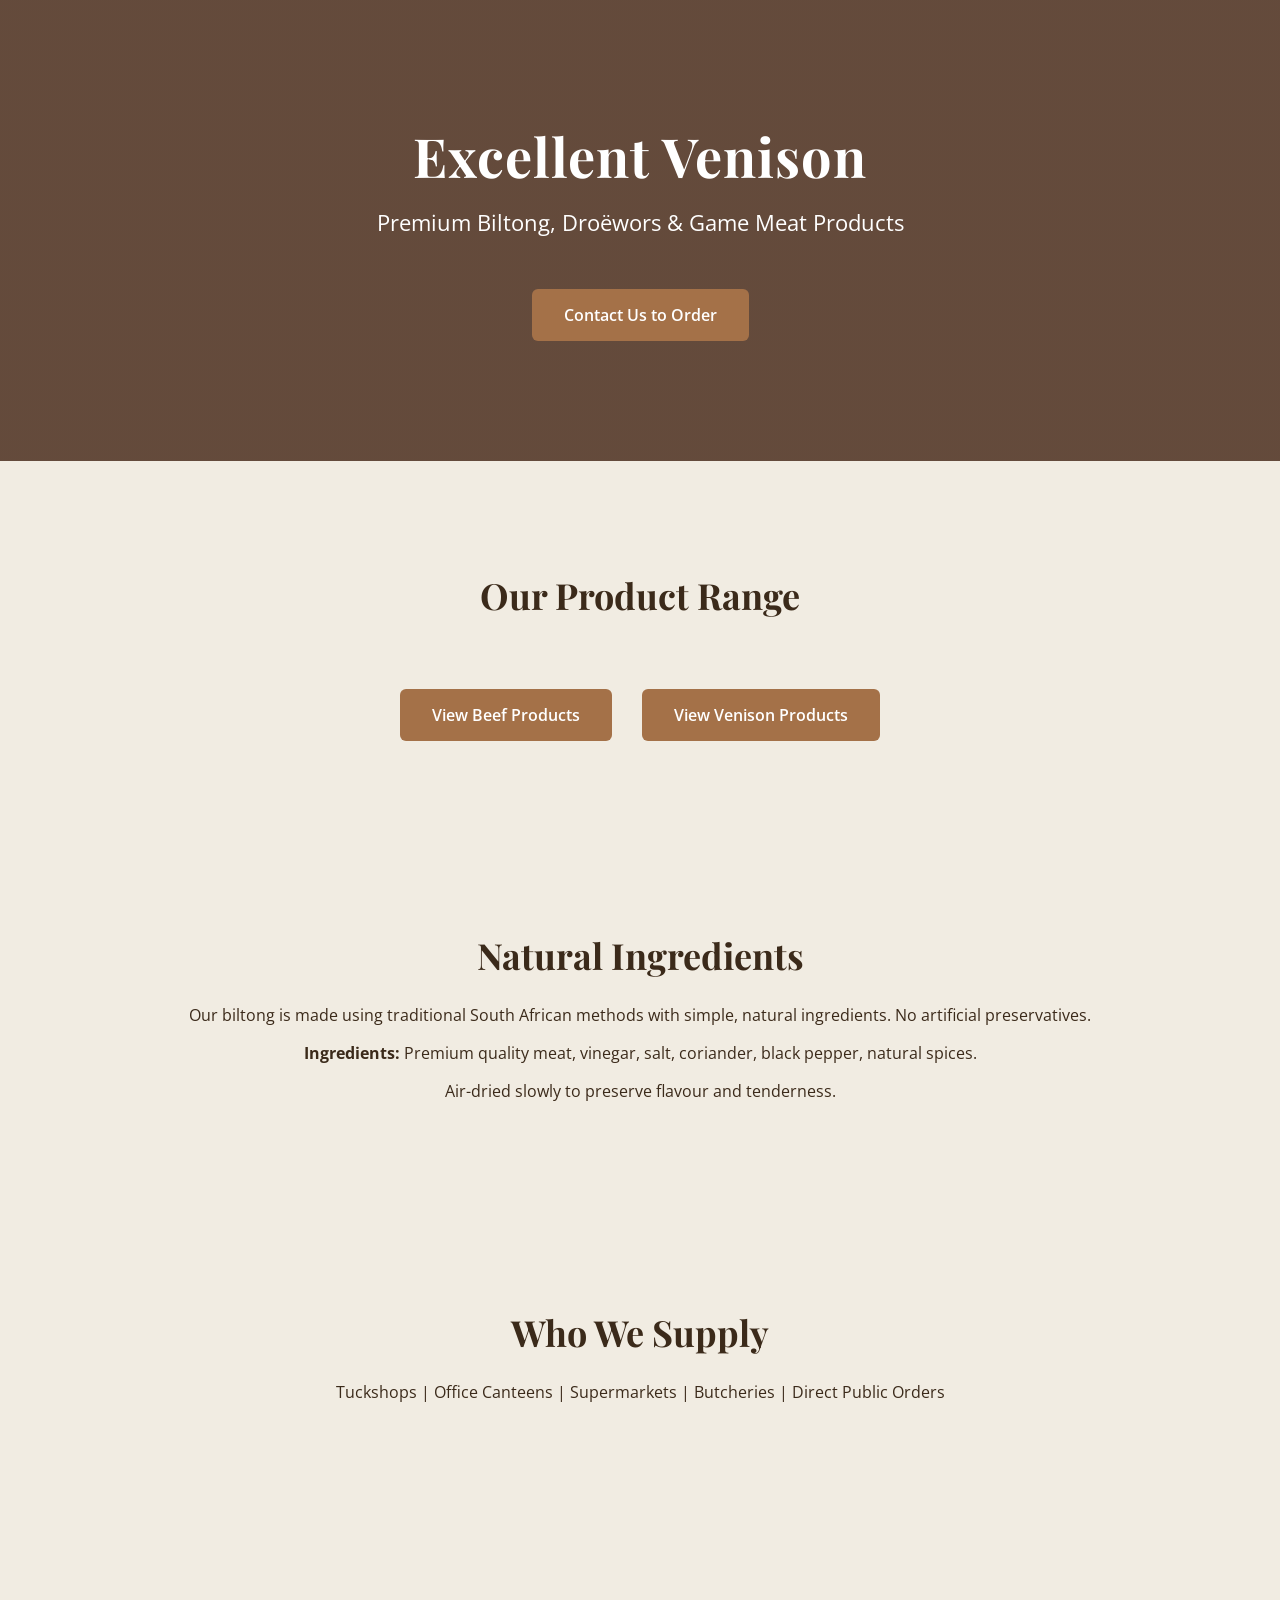
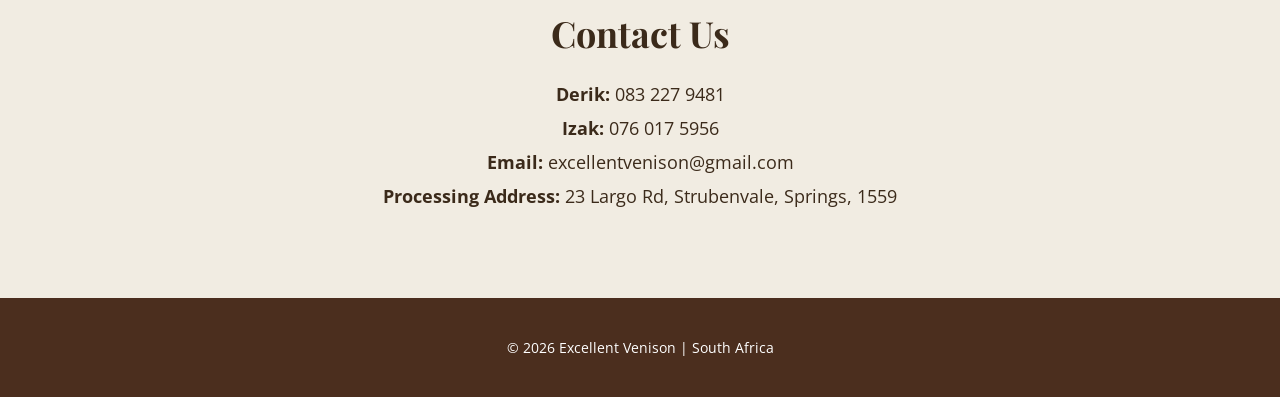
==== index.html @ a69274de "Update index.html" ====
<!DOCTYPE html>
<html>
<head>
    <title>Excellent Venison</title>
    <meta charset="UTF-8">
    <meta name="viewport" content="width=device-width, initial-scale=1.0">
  <style>

@import url('https://fonts.googleapis.com/css2?family=Playfair+Display:wght@500;700&family=Open+Sans:wght@400;600&display=swap');

body {
    margin: 0;
    font-family: 'Open Sans', sans-serif;
    background-color: #f1ece2;
    color: #3b2a1a;
}

/* HERO SECTION */
header {
    background: 
        linear-gradient(rgba(75,46,30,0.85), rgba(75,46,30,0.85)),
        url('https://images.unsplash.com/photo-1500530855697-b586d89ba3ee');
    background-size: cover;
    background-position: center;
    color: white;
    padding: 120px 20px;
    text-align: center;
}

header h1 {
    font-family: 'Playfair Display', serif;
    margin: 0;
    font-size: 54px;
    letter-spacing: 1px;
}

header p {
    font-size: 22px;
    margin-top: 15px;
}

.btn {
    display: inline-block;
    margin-top: 30px;
    padding: 15px 32px;
    background-color: #a47148;
    color: white;
    text-decoration: none;
    border-radius: 6px;
    font-weight: 600;
    transition: 0.3s;
}

.btn:hover {
    background-color: #8b5e3c;
}

/* SECTIONS */
section {
    padding: 80px 20px;
    text-align: center;
}

h2 {
    font-family: 'Playfair Display', serif;
    font-size: 36px;
    margin-bottom: 25px;
}

.container {
    max-width: 1100px;
    margin: auto;
}

.product-grid {
    display: grid;
    grid-template-columns: repeat(auto-fit, minmax(240px, 1fr));
    gap: 25px;
    margin-top: 40px;
}

.product {
    background: white;
    padding: 18px;
    border-radius: 10px;
    box-shadow: 0 5px 15px rgba(0,0,0,0.05);
    transition: 0.3s;
}

.product:hover {
    transform: translateY(-5px);
}

.product img {
    width: 100%;
    height: 200px;
    object-fit: cover;
    border-radius: 8px;
}

/* CONTACT */
.contact p {
    font-size: 18px;
    margin: 10px 0;
}

/* FOOTER */
footer {
    background-color: #4b2e1e;
    color: white;
    text-align: center;
    padding: 40px 20px;
    font-size: 14px;
}

</style>

</head>
<body>

<header>
    <h1>Excellent Venison</h1>
    <p>Premium Biltong, Droëwors & Game Meat Products</p>
    <a href="#contact" class="btn">Contact Us to Order</a>
</header>

<section>
    <div class="container">
        <h2>Our Product Range</h2>

        <div style="display:flex; flex-wrap:wrap; justify-content:center; gap:30px; margin-top:40px;">

            <a href="beef.html" class="btn">View Beef Products</a>

            <a href="venison.html" class="btn">View Venison Products</a>

        </div>

    </div>
</section>


<section>
    <div class="container">
        <h2>Natural Ingredients</h2>
        <p>
            Our biltong is made using traditional South African methods with simple,
            natural ingredients. No artificial preservatives.
        </p>
        <p>
            <strong>Ingredients:</strong> 
            Premium quality meat, vinegar, salt, coriander, black pepper,
            natural spices.
        </p>
        <p>
            Air-dried slowly to preserve flavour and tenderness.
        </p>
    </div>
</section>

<section>
    <div class="container">
        <h2>Who We Supply</h2>
        <p>Tuckshops | Office Canteens | Supermarkets | Butcheries | Direct Public Orders</p>
    </div>
</section>

<section id="contact">
    <div class="container contact">
        <h2>Contact Us</h2>
        <p><strong>Derik:</strong> 083 227 9481</p>
        <p><strong>Izak:</strong> 076 017 5956</p>
        <p><strong>Email:</strong> excellentvenison@gmail.com</p>
        <p><strong>Processing Address:</strong> 23 Largo Rd, Strubenvale, Springs, 1559</p>
    </div>
</section>

<footer>
    © 2026 Excellent Venison | South Africa
</footer>

</body>
</html>
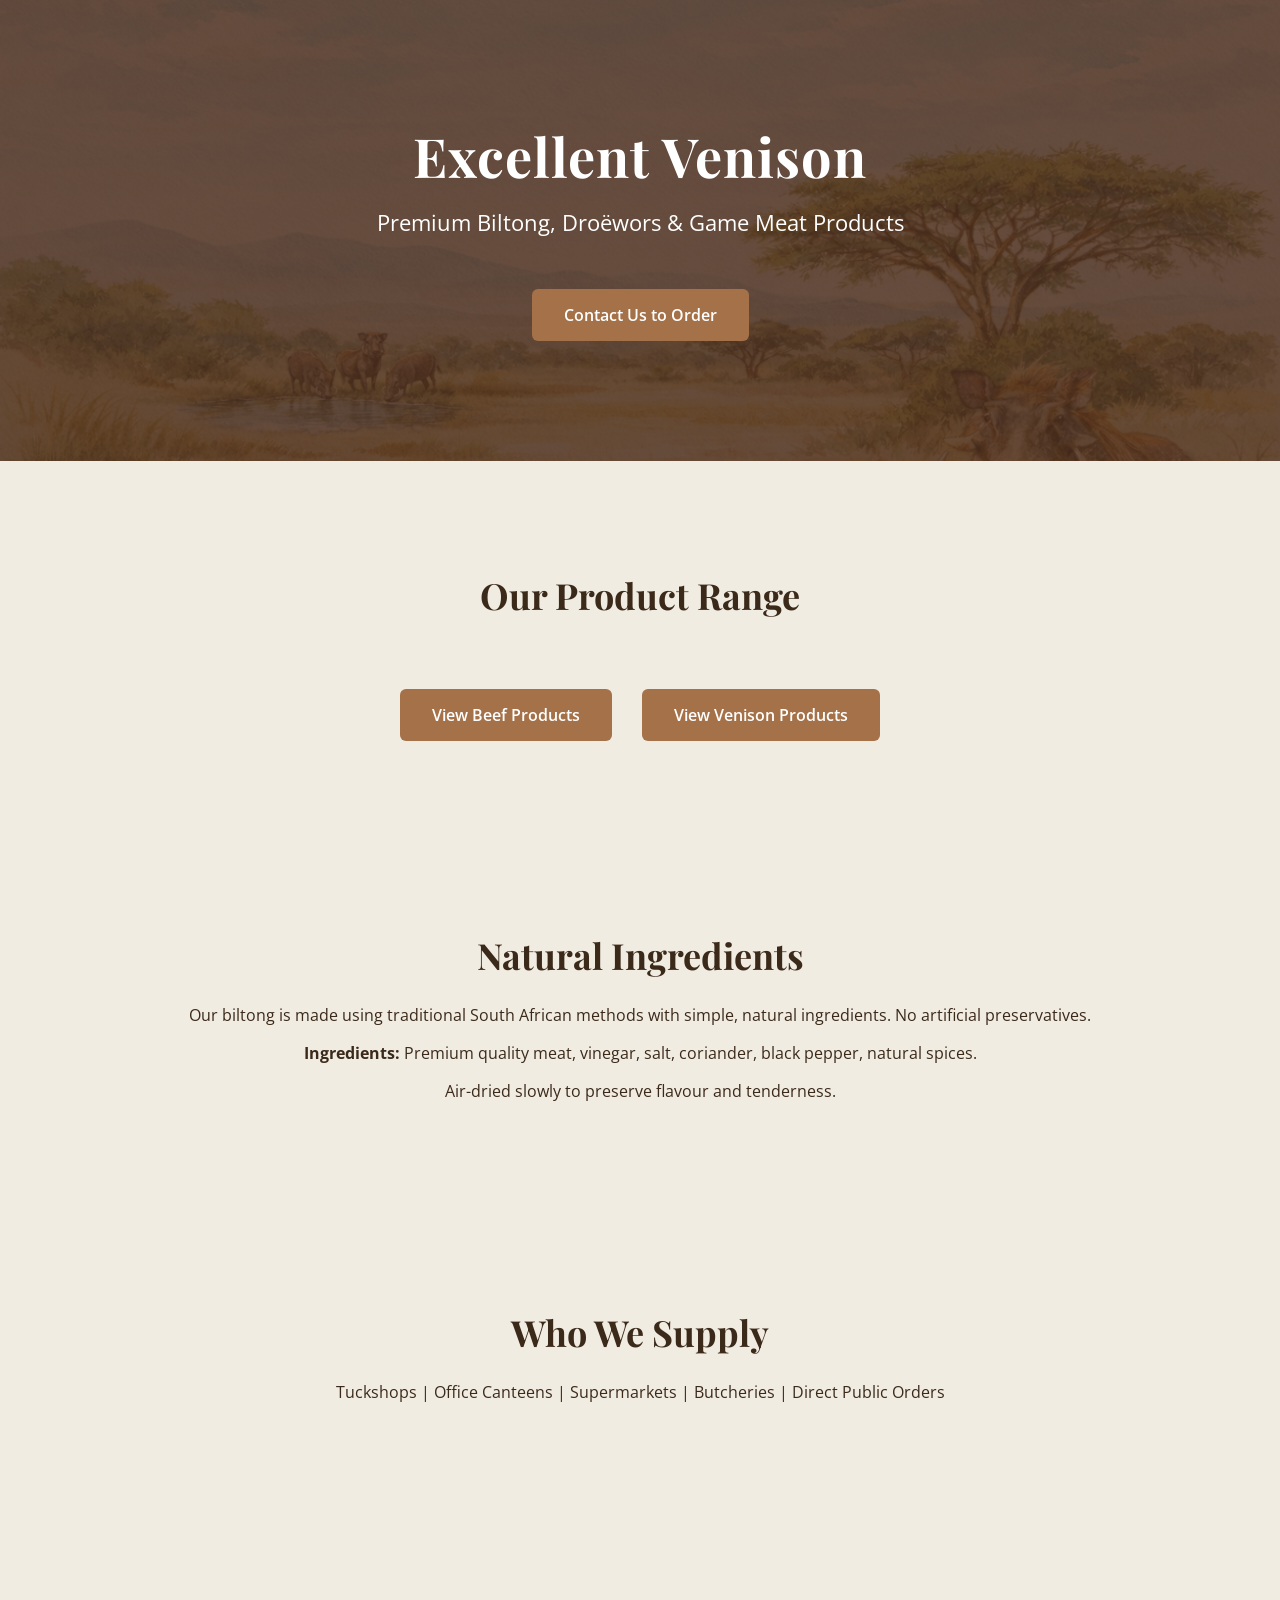
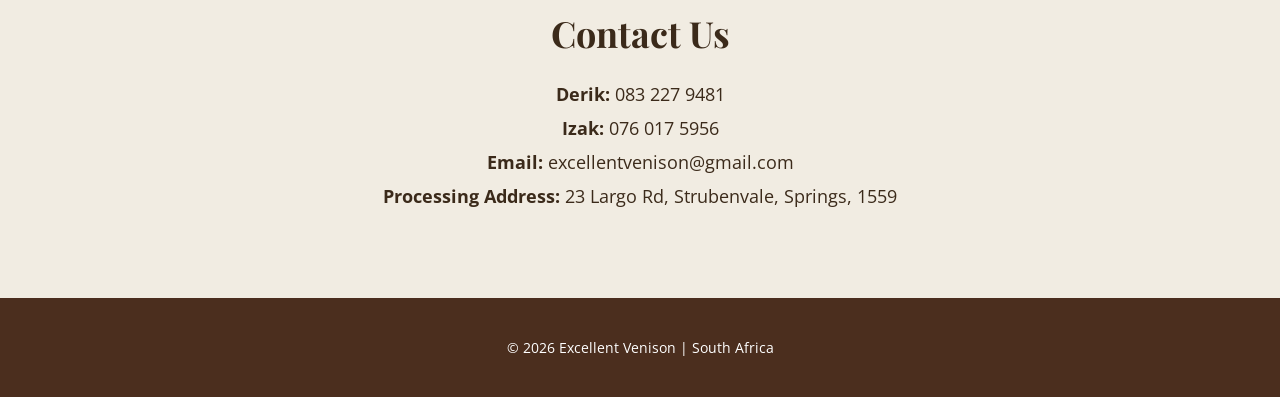
==== commit 5e9c1124: "Update index.html" ====
--- a/index.html
+++ b/index.html
@@ -19,9 +19,8 @@
 header {
     background: 
         linear-gradient(rgba(75,46,30,0.85), rgba(75,46,30,0.85)),
-        url('https://images.unsplash.com/photo-1500530855697-b586d89ba3ee');
+        url('Excellent Venison Images/WharthogBackground.png') no-repeat center center;
     background-size: cover;
-    background-position: center;
     color: white;
     padding: 120px 20px;
     text-align: center;
@@ -131,7 +130,6 @@
         <div style="display:flex; flex-wrap:wrap; justify-content:center; gap:30px; margin-top:40px;">
 
             <a href="beef.html" class="btn">View Beef Products</a>
-
             <a href="venison.html" class="btn">View Venison Products</a>
 
         </div>
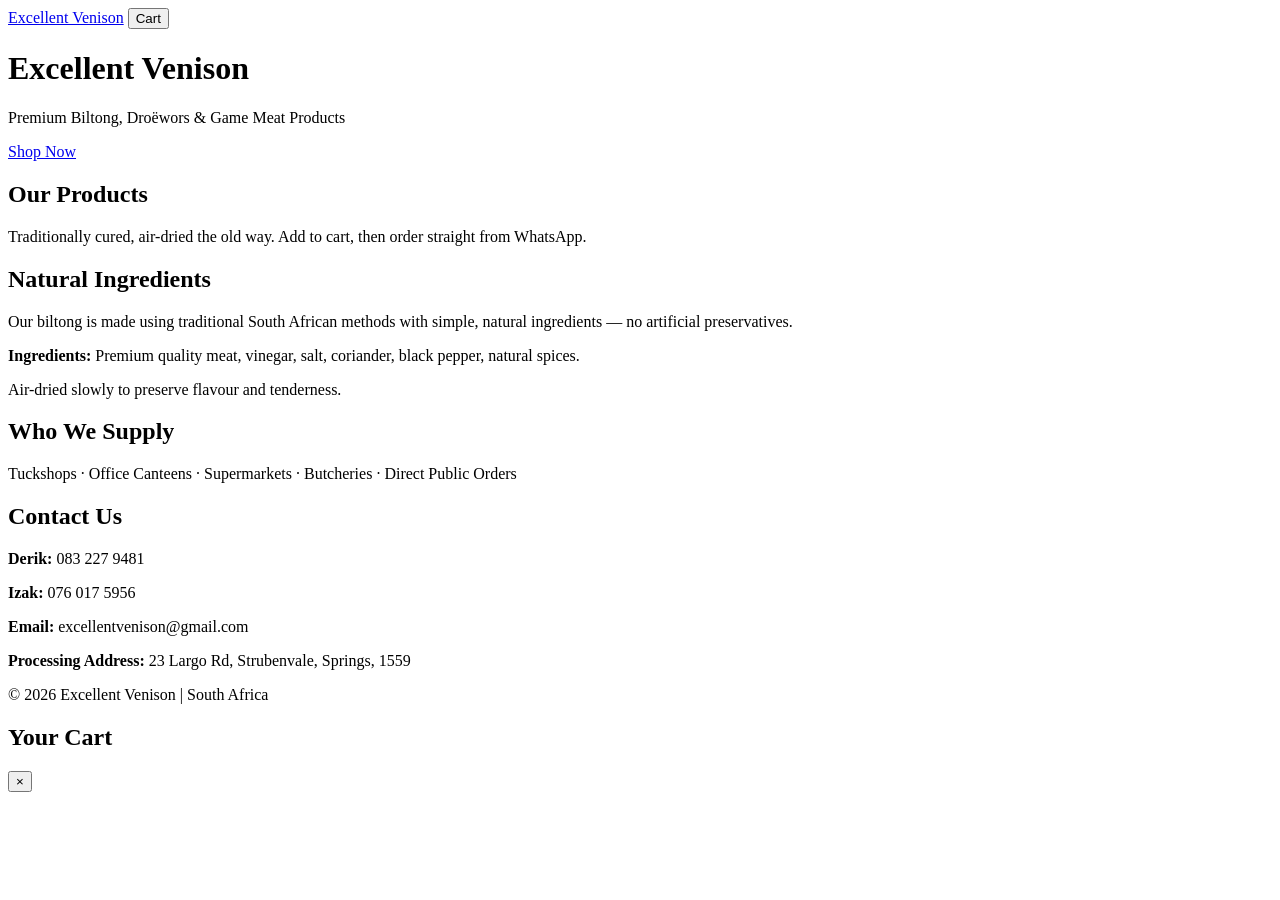
==== commit 3f8a1f97: "new layout" ====
--- a/index.html
+++ b/index.html
@@ -1,181 +1,105 @@
 <!DOCTYPE html>
-<html>
+<html lang="en">
 <head>
-    <title>Excellent Venison</title>
-    <meta charset="UTF-8">
-    <meta name="viewport" content="width=device-width, initial-scale=1.0">
-  <style>
+  <meta charset="UTF-8">
+  <meta name="viewport" content="width=device-width, initial-scale=1.0">
+  <title>Excellent Venison — Premium Biltong, Droëwors & Game Meat</title>
+  <meta name="description" content="Premium South African biltong, droëwors and sweet chili bites — beef and game. Order directly on WhatsApp.">
 
-@import url('https://fonts.googleapis.com/css2?family=Playfair+Display:wght@500;700&family=Open+Sans:wght@400;600&display=swap');
+  <link rel="preconnect" href="https://fonts.googleapis.com">
+  <link rel="preconnect" href="https://fonts.gstatic.com" crossorigin>
+  <link href="https://fonts.googleapis.com/css2?family=Playfair+Display:wght@500;700&family=Open+Sans:wght@400;600&display=swap" rel="stylesheet">
 
-body {
-    margin: 0;
-    font-family: 'Open Sans', sans-serif;
-    background-color: #f1ece2;
-    color: #3b2a1a;
-}
-
-/* HERO SECTION */
-header {
-    background: 
-        linear-gradient(rgba(75,46,30,0.85), rgba(75,46,30,0.85)),
-        url('Excellent Venison Images/WharthogBackground.png') no-repeat center center;
-    background-size: cover;
-    color: white;
-    padding: 120px 20px;
-    text-align: center;
-}
-
-header h1 {
-    font-family: 'Playfair Display', serif;
-    margin: 0;
-    font-size: 54px;
-    letter-spacing: 1px;
-}
-
-header p {
-    font-size: 22px;
-    margin-top: 15px;
-}
-
-.btn {
-    display: inline-block;
-    margin-top: 30px;
-    padding: 15px 32px;
-    background-color: #a47148;
-    color: white;
-    text-decoration: none;
-    border-radius: 6px;
-    font-weight: 600;
-    transition: 0.3s;
-}
-
-.btn:hover {
-    background-color: #8b5e3c;
-}
-
-/* SECTIONS */
-section {
-    padding: 80px 20px;
-    text-align: center;
-}
-
-h2 {
-    font-family: 'Playfair Display', serif;
-    font-size: 36px;
-    margin-bottom: 25px;
-}
-
-.container {
-    max-width: 1100px;
-    margin: auto;
-}
-
-.product-grid {
-    display: grid;
-    grid-template-columns: repeat(auto-fit, minmax(240px, 1fr));
-    gap: 25px;
-    margin-top: 40px;
-}
-
-.product {
-    background: white;
-    padding: 18px;
-    border-radius: 10px;
-    box-shadow: 0 5px 15px rgba(0,0,0,0.05);
-    transition: 0.3s;
-}
-
-.product:hover {
-    transform: translateY(-5px);
-}
-
-.product img {
-    width: 100%;
-    height: 200px;
-    object-fit: cover;
-    border-radius: 8px;
-}
-
-/* CONTACT */
-.contact p {
-    font-size: 18px;
-    margin: 10px 0;
-}
-
-/* FOOTER */
-footer {
-    background-color: #4b2e1e;
-    color: white;
-    text-align: center;
-    padding: 40px 20px;
-    font-size: 14px;
-}
-
-</style>
-
+  <link rel="stylesheet" href="css/styles.css">
 </head>
 <body>
 
-<header>
+  <!-- Sticky top bar with cart -->
+  <div class="topbar">
+    <a href="#" class="topbar__brand">Excellent Venison</a>
+    <button class="cart-button" id="cart-button" aria-label="Open cart">
+      Cart
+      <span class="cart-button__badge" id="cart-badge" hidden>0</span>
+    </button>
+  </div>
+
+  <!-- Hero -->
+  <header class="hero">
     <h1>Excellent Venison</h1>
-    <p>Premium Biltong, Droëwors & Game Meat Products</p>
-    <a href="#contact" class="btn">Contact Us to Order</a>
-</header>
+    <p>Premium Biltong, Droëwors &amp; Game Meat Products</p>
+    <a href="#shop" class="btn">Shop Now</a>
+  </header>
 
-<section>
-    <div class="container">
-        <h2>Our Product Range</h2>
+  <main>
+    <!-- Shop -->
+    <section class="section" id="shop">
+      <div class="container">
+        <h2>Our Products</h2>
+        <p class="section__lead">Traditionally cured, air-dried the old way. Add to cart, then order straight from WhatsApp.</p>
 
-        <div style="display:flex; flex-wrap:wrap; justify-content:center; gap:30px; margin-top:40px;">
+        <!-- Filter tabs build themselves from your product categories -->
+        <div class="filters" id="filters"></div>
 
-            <a href="beef.html" class="btn">View Beef Products</a>
-            <a href="venison.html" class="btn">View Venison Products</a>
+        <!-- Product groups injected here -->
+        <div id="product-grid"></div>
+      </div>
+    </section>
 
-        </div>
+    <!-- Natural ingredients -->
+    <section class="section section--tint">
+      <div class="container">
+        <h2>Natural Ingredients</h2>
+        <p class="section__lead">
+          Our biltong is made using traditional South African methods with simple,
+          natural ingredients — no artificial preservatives.
+        </p>
+        <p class="contact"><strong>Ingredients:</strong> Premium quality meat, vinegar, salt, coriander, black pepper, natural spices.</p>
+        <p class="contact">Air-dried slowly to preserve flavour and tenderness.</p>
+      </div>
+    </section>
 
-    </div>
-</section>
+    <!-- Who we supply -->
+    <section class="section">
+      <div class="container">
+        <h2>Who We Supply</h2>
+        <p class="section__lead">Tuckshops · Office Canteens · Supermarkets · Butcheries · Direct Public Orders</p>
+      </div>
+    </section>
 
-
-<section>
-    <div class="container">
-        <h2>Natural Ingredients</h2>
-        <p>
-            Our biltong is made using traditional South African methods with simple,
-            natural ingredients. No artificial preservatives.
-        </p>
-        <p>
-            <strong>Ingredients:</strong> 
-            Premium quality meat, vinegar, salt, coriander, black pepper,
-            natural spices.
-        </p>
-        <p>
-            Air-dried slowly to preserve flavour and tenderness.
-        </p>
-    </div>
-</section>
-
-<section>
-    <div class="container">
-        <h2>Who We Supply</h2>
-        <p>Tuckshops | Office Canteens | Supermarkets | Butcheries | Direct Public Orders</p>
-    </div>
-</section>
-
-<section id="contact">
-    <div class="container contact">
+    <!-- Contact -->
+    <section class="section section--tint" id="contact">
+      <div class="container contact">
         <h2>Contact Us</h2>
         <p><strong>Derik:</strong> 083 227 9481</p>
         <p><strong>Izak:</strong> 076 017 5956</p>
         <p><strong>Email:</strong> excellentvenison@gmail.com</p>
         <p><strong>Processing Address:</strong> 23 Largo Rd, Strubenvale, Springs, 1559</p>
+      </div>
+    </section>
+  </main>
+
+  <footer class="footer">
+    © 2026 Excellent Venison | South Africa
+  </footer>
+
+  <!-- Cart drawer -->
+  <div class="cart-overlay" id="cart-overlay"></div>
+  <aside class="cart-drawer" id="cart-drawer" aria-hidden="true" aria-label="Shopping cart">
+    <div class="cart-drawer__head">
+      <h2>Your Cart</h2>
+      <button class="cart-close" id="cart-close" aria-label="Close cart">&times;</button>
     </div>
-</section>
+    <div class="cart-body" id="cart-body"></div>
+    <div class="cart-footer" id="cart-footer"></div>
+  </aside>
 
-<footer>
-    © 2026 Excellent Venison | South Africa
-</footer>
+  <!-- Toast -->
+  <div class="toast" id="toast" role="status" aria-live="polite"></div>
 
+  <!-- Scripts: data first, then logic. -->
+  <script src="js/products.js"></script>
+  <script src="js/cart.js"></script>
+  <script src="js/whatsapp.js"></script>
+  <script src="js/app.js"></script>
 </body>
 </html>
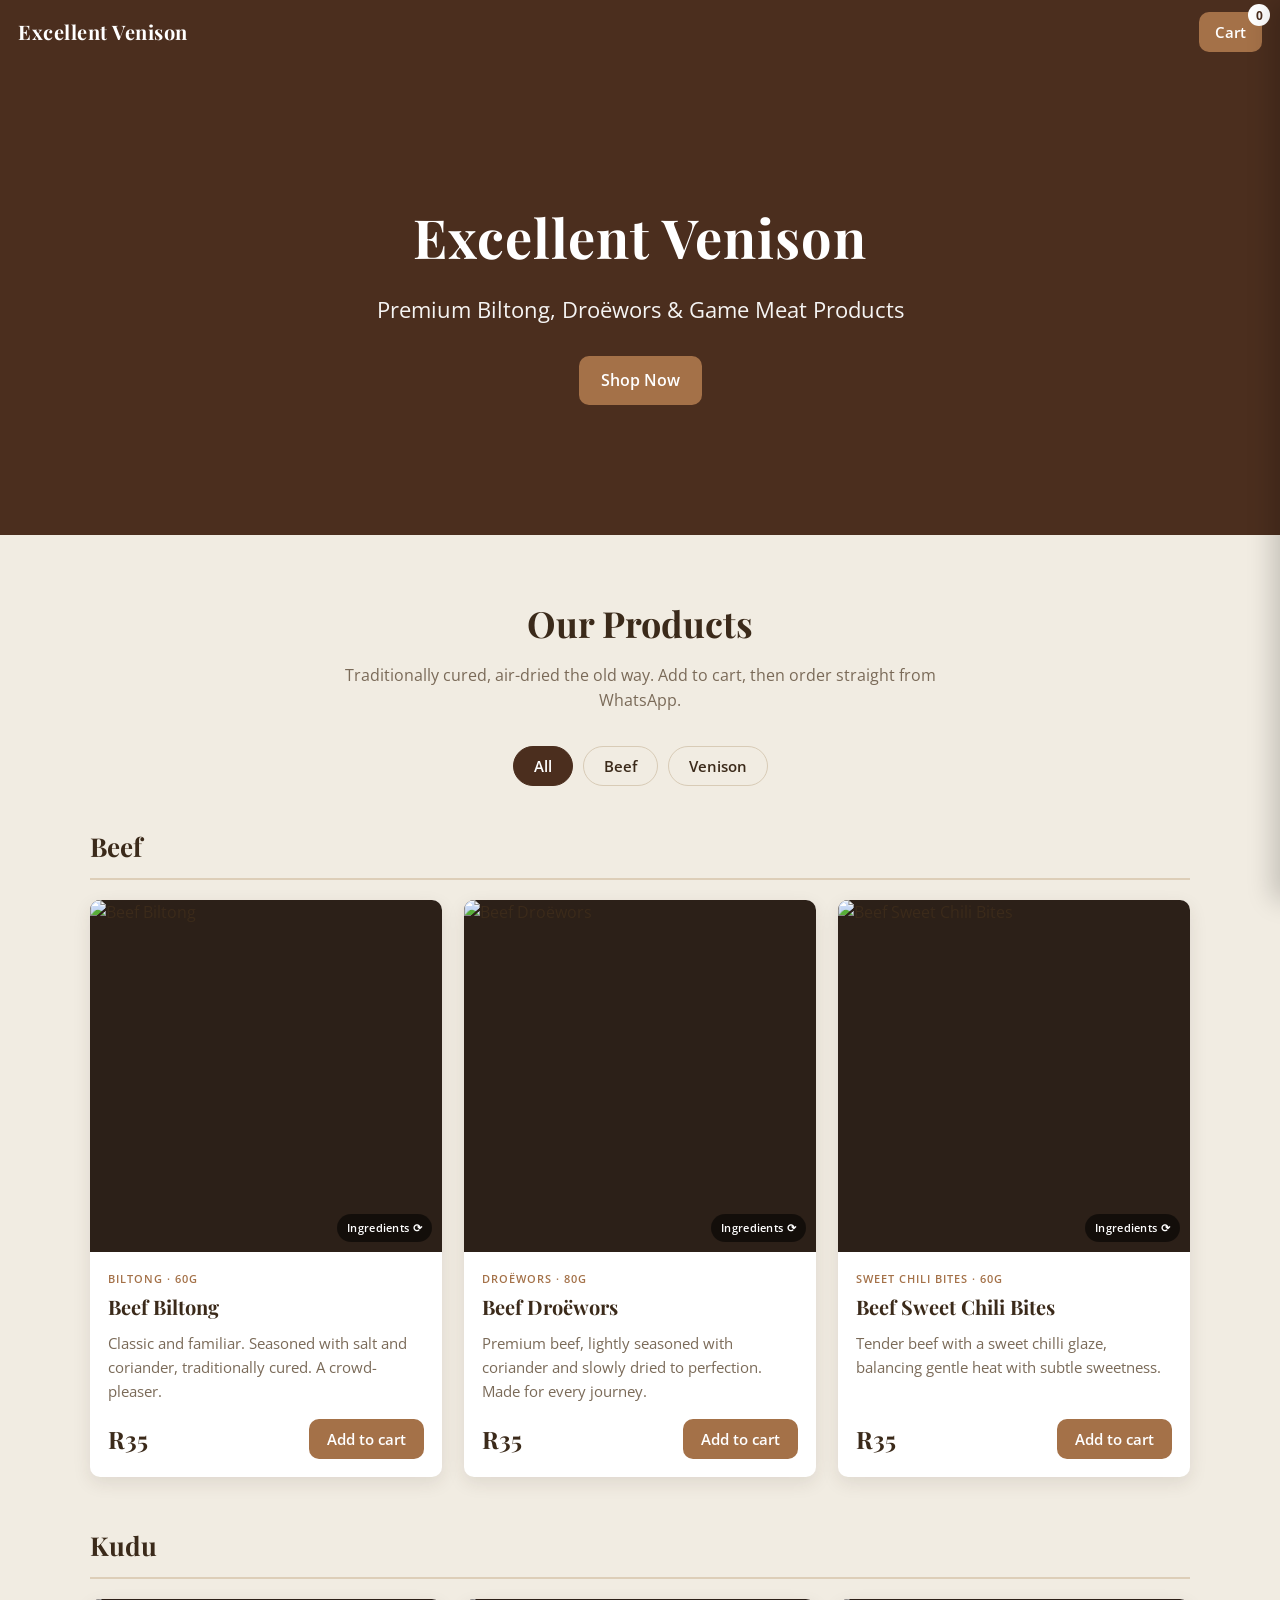
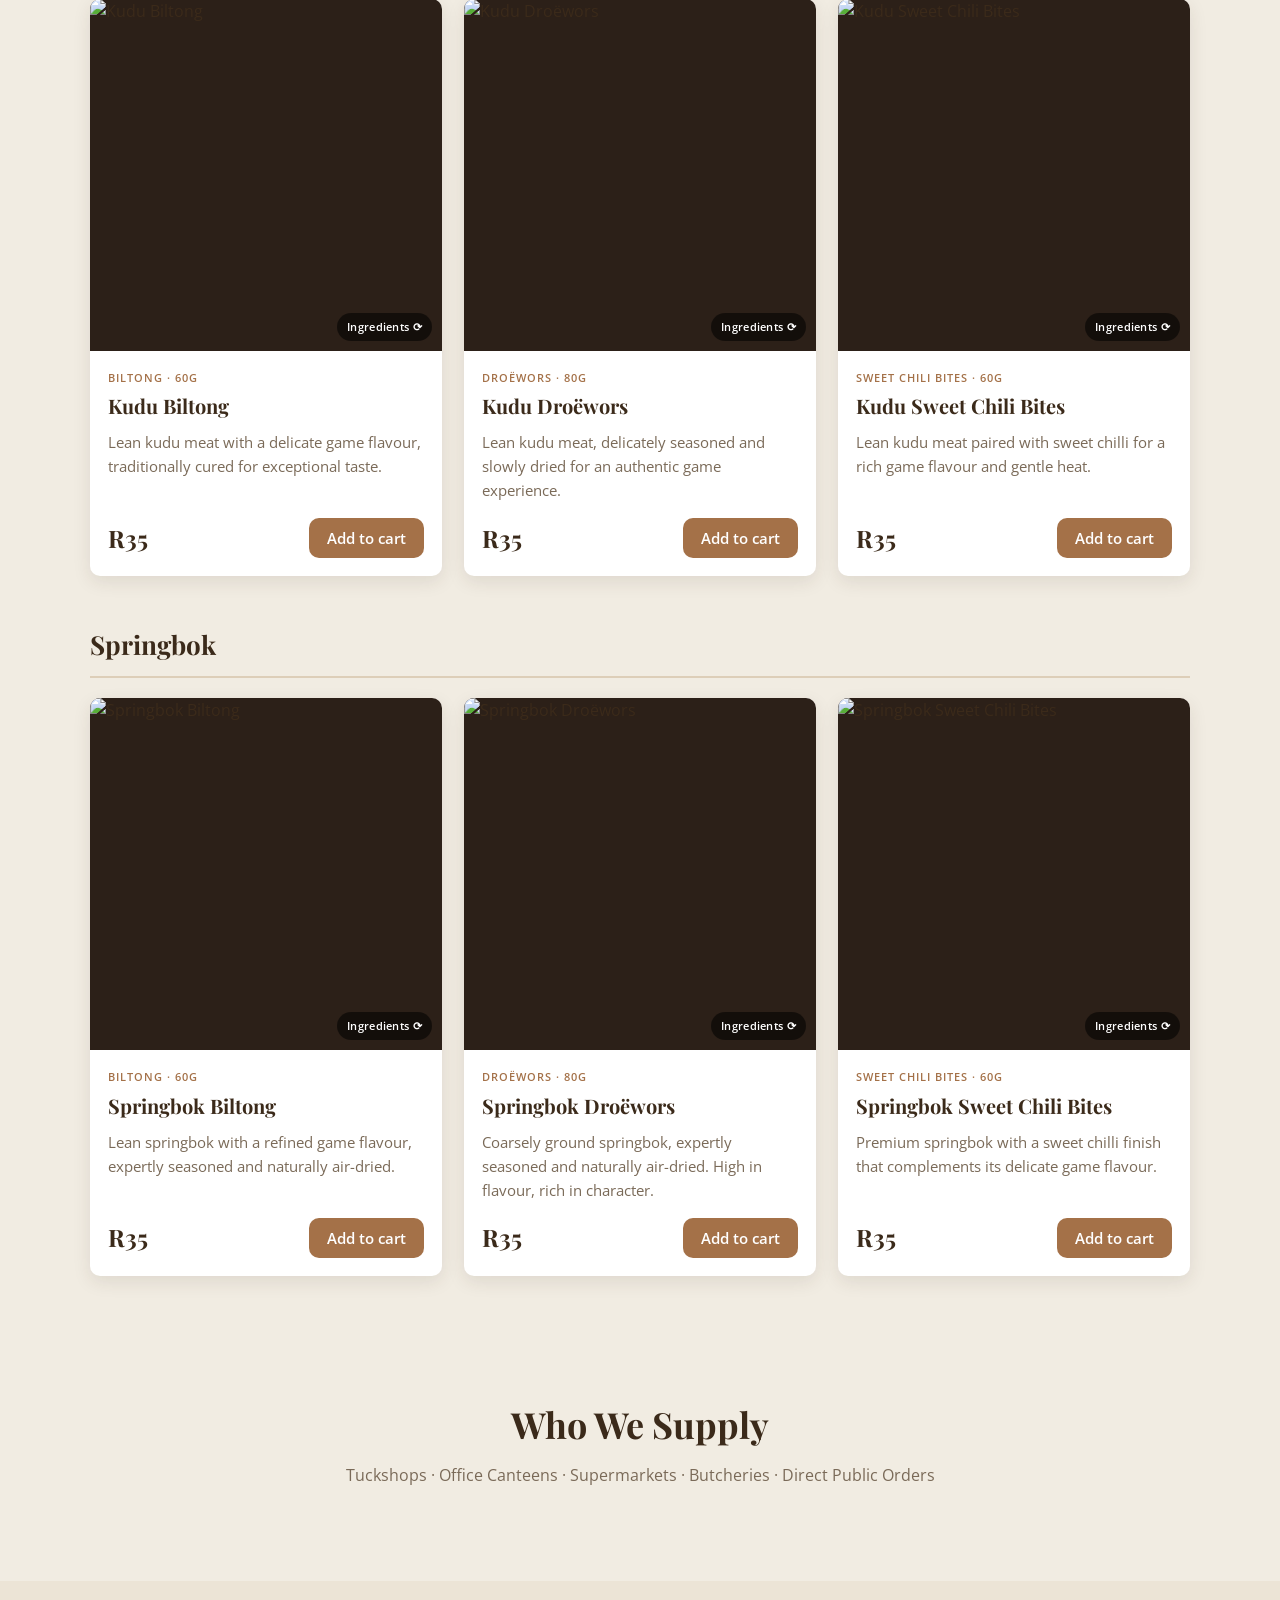
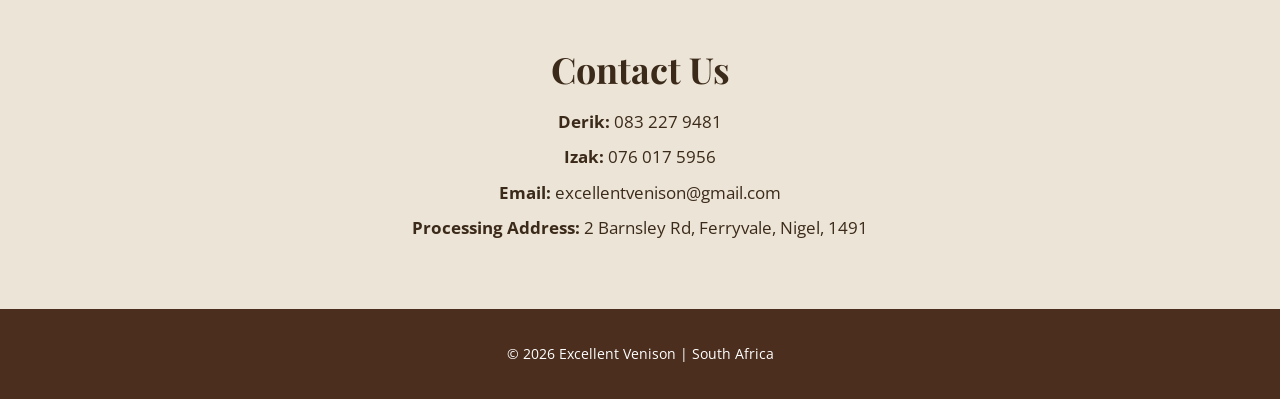
==== commit ac91e341: "Add ingredient flip cards, sold-out state, 10-item minimum, ask-then-clear cart; 80g droewors; new a" ====
--- a/index.html
+++ b/index.html
@@ -45,19 +45,6 @@
       </div>
     </section>
 
-    <!-- Natural ingredients -->
-    <section class="section section--tint">
-      <div class="container">
-        <h2>Natural Ingredients</h2>
-        <p class="section__lead">
-          Our biltong is made using traditional South African methods with simple,
-          natural ingredients — no artificial preservatives.
-        </p>
-        <p class="contact"><strong>Ingredients:</strong> Premium quality meat, vinegar, salt, coriander, black pepper, natural spices.</p>
-        <p class="contact">Air-dried slowly to preserve flavour and tenderness.</p>
-      </div>
-    </section>
-
     <!-- Who we supply -->
     <section class="section">
       <div class="container">
@@ -73,7 +60,7 @@
         <p><strong>Derik:</strong> 083 227 9481</p>
         <p><strong>Izak:</strong> 076 017 5956</p>
         <p><strong>Email:</strong> excellentvenison@gmail.com</p>
-        <p><strong>Processing Address:</strong> 23 Largo Rd, Strubenvale, Springs, 1559</p>
+        <p><strong>Processing Address:</strong> 2 Barnsley Rd, Ferryvale, Nigel, 1491</p>
       </div>
     </section>
   </main>
--- a/css/styles.css
+++ b/css/styles.css
@@ -0,0 +1,276 @@
+/* =============================================================================
+   EXCELLENT VENISON — STYLES
+   Mobile-first. Base rules target phones; media queries scale up to desktop.
+   ============================================================================= */
+
+:root {
+  --brown-deep:   #3b2a1a;
+  --brown:        #4b2e1e;
+  --leather:      #a47148;
+  --leather-dark: #8b5e3c;
+  --cream:        #f1ece2;
+  --card:         #ffffff;
+  --wa-green:     #25d366;
+  --wa-green-dark:#1da851;
+  --text:         #3b2a1a;
+  --muted:        #7a6a58;
+  --radius:       10px;
+  --shadow:       0 6px 18px rgba(59, 42, 26, 0.10);
+  --display: 'Playfair Display', serif;
+  --body:    'Open Sans', sans-serif;
+  --header-h: 64px;
+}
+
+* { box-sizing: border-box; }
+body {
+  margin: 0;
+  font-family: var(--body);
+  background-color: var(--cream);
+  color: var(--text);
+  line-height: 1.6;
+}
+img { display: block; max-width: 100%; }
+h1, h2, h3, h4 { font-family: var(--display); margin: 0; }
+
+/* ---- Sticky top bar --------------------------------------------------- */
+.topbar {
+  position: sticky; top: 0; z-index: 40;
+  height: var(--header-h);
+  display: flex; align-items: center; justify-content: space-between;
+  padding: 0 18px;
+  background: var(--brown); color: #fff;
+}
+.topbar__brand {
+  font-family: var(--display); font-size: 20px; font-weight: 700;
+  letter-spacing: .5px; color: #fff; text-decoration: none;
+}
+.cart-button {
+  position: relative; display: inline-flex; align-items: center; gap: 8px;
+  background: var(--leather); color: #fff; border: none;
+  font-family: var(--body); font-size: 15px; font-weight: 600;
+  padding: 10px 16px; border-radius: var(--radius); cursor: pointer;
+  transition: background .2s;
+}
+.cart-button:hover { background: var(--leather-dark); }
+.cart-button__badge {
+  position: absolute; top: -8px; right: -8px;
+  min-width: 22px; height: 22px; padding: 0 6px; border-radius: 11px;
+  background: #fff; color: var(--brown); font-size: 12px; font-weight: 700;
+  display: flex; align-items: center; justify-content: center;
+}
+
+/* ---- Hero ------------------------------------------------------------- */
+.hero {
+  background-color: var(--brown); /* fallback so the hero is never broken */
+  background-image:
+    linear-gradient(rgba(75,46,30,0.82), rgba(75,46,30,0.82)),
+    url('../images/hero-background.jpg');
+  background-repeat: no-repeat;
+  background-position: center center;
+  background-size: cover;
+  color: #fff; text-align: center; padding: 90px 20px;
+}
+.hero h1 { font-size: 40px; letter-spacing: 1px; margin-bottom: 12px; }
+.hero p { font-size: 18px; margin: 0 0 28px; opacity: .95; }
+
+/* ---- Buttons ---------------------------------------------------------- */
+.btn {
+  display: inline-flex; align-items: center; justify-content: center; gap: 8px;
+  font-family: var(--body); font-size: 16px; font-weight: 600;
+  padding: 12px 22px; border: none; border-radius: var(--radius);
+  background: var(--leather); color: #fff; text-decoration: none; cursor: pointer;
+  transition: background .2s, transform .1s;
+}
+.btn:hover { background: var(--leather-dark); }
+.btn:active { transform: translateY(1px); }
+.btn--add { padding: 10px 18px; font-size: 15px; }
+.btn--whatsapp { width: 100%; background: var(--wa-green); }
+.btn--whatsapp:hover { background: var(--wa-green-dark); }
+
+/* ---- Sections --------------------------------------------------------- */
+.section { padding: 60px 20px; }
+.section--tint { background: #ece4d6; }
+.container { max-width: 1100px; margin: 0 auto; }
+.section h2 { font-size: 32px; text-align: center; margin-bottom: 10px; }
+.section__lead {
+  text-align: center; color: var(--muted);
+  max-width: 620px; margin: 0 auto 32px;
+}
+
+/* ---- Filter tabs ------------------------------------------------------ */
+.filters {
+  display: flex; flex-wrap: wrap; justify-content: center; gap: 10px;
+  margin-bottom: 40px;
+}
+.filter {
+  font-family: var(--body); font-size: 15px; font-weight: 600;
+  padding: 9px 20px; border: 1.5px solid #d8cbb6; border-radius: 30px;
+  background: transparent; color: var(--brown-deep); cursor: pointer;
+  transition: background .2s, color .2s, border-color .2s;
+}
+.filter:hover { border-color: var(--leather); }
+.filter.is-active { background: var(--brown); border-color: var(--brown); color: #fff; }
+
+/* ---- Product groups (per animal) ------------------------------------- */
+.group { margin-bottom: 48px; }
+.group:last-child { margin-bottom: 0; }
+.group__title {
+  font-size: 26px; text-align: left; margin: 0 0 20px;
+  padding-bottom: 10px; border-bottom: 2px solid #ddceb8;
+}
+
+/* ---- Product grid ----------------------------------------------------- */
+.product-grid { display: grid; grid-template-columns: 1fr; gap: 22px; }
+.product {
+  background: var(--card); border-radius: var(--radius); overflow: hidden;
+  box-shadow: var(--shadow); display: flex; flex-direction: column;
+  transition: transform .2s, box-shadow .2s;
+}
+.product:hover { transform: translateY(-4px); box-shadow: 0 12px 26px rgba(59,42,26,.14); }
+/* Flip card: photo on the front, ingredients on the back.
+   Flips on hover (desktop) or tap (mobile / keyboard). */
+.product__media {
+  position: relative; background: #2c2018;
+  perspective: 1000px; cursor: pointer;
+}
+.flip__inner {
+  position: relative; width: 100%; aspect-ratio: 1 / 1;
+  transform-style: preserve-3d; transition: transform .55s;
+}
+.product__media:hover .flip__inner,
+.product__media.is-flipped .flip__inner { transform: rotateY(180deg); }
+.flip__front, .flip__back {
+  position: absolute; inset: 0;
+  -webkit-backface-visibility: hidden; backface-visibility: hidden;
+}
+.flip__front img { width: 100%; height: 100%; object-fit: cover; display: block; }
+.flip__back {
+  transform: rotateY(180deg); background: var(--brown); color: var(--cream);
+  padding: 22px; display: flex; flex-direction: column; justify-content: center;
+  text-align: left;
+}
+.flip__title { font-family: var(--display); font-size: 18px; color: #fff; margin: 0 0 10px; }
+.flip__ingredients { font-size: 14px; line-height: 1.5; margin: 0 0 12px; }
+.flip__allergens { font-size: 12px; opacity: .82; margin: 0; }
+.flip__hint {
+  position: absolute; bottom: 10px; right: 10px; pointer-events: none;
+  background: rgba(0,0,0,.55); color: #fff; font-size: 11px; font-weight: 600;
+  letter-spacing: .3px; padding: 5px 10px; border-radius: 20px;
+}
+.product__badge {
+  position: absolute; top: 12px; left: 12px; z-index: 2;
+  background: #a33; color: #fff; font-size: 12px; font-weight: 700;
+  text-transform: uppercase; letter-spacing: .5px; padding: 6px 12px; border-radius: 6px;
+}
+
+/* Sold-out look */
+.product.is-soldout .flip__front img { filter: grayscale(.7) brightness(.82); }
+.product.is-soldout .product__price { color: var(--muted); }
+.btn--add[disabled] { background: #b9ab97; cursor: not-allowed; }
+.btn--add[disabled]:hover { background: #b9ab97; transform: none; }
+.product__body { padding: 18px; display: flex; flex-direction: column; flex: 1; }
+.product__type {
+  text-transform: uppercase; letter-spacing: 1px; font-size: 11px;
+  color: var(--leather); margin: 0 0 4px; font-weight: 600;
+}
+.product__name { font-size: 20px; margin: 0 0 8px; }
+.product__desc { color: var(--muted); font-size: 15px; margin: 0 0 16px; flex: 1; }
+.product__foot {
+  margin-top: auto; display: flex; align-items: center;
+  justify-content: space-between; gap: 12px;
+}
+.product__price {
+  font-family: var(--display); font-size: 24px; font-weight: 700; color: var(--brown-deep);
+}
+
+/* ---- Contact ---------------------------------------------------------- */
+.contact p { font-size: 17px; margin: 8px 0; text-align: center; }
+
+/* ---- Footer ----------------------------------------------------------- */
+.footer {
+  background: var(--brown); color: #fff; text-align: center;
+  padding: 34px 20px; font-size: 14px;
+}
+
+/* ---- Cart drawer ------------------------------------------------------ */
+.cart-overlay {
+  position: fixed; inset: 0; background: rgba(0,0,0,.45);
+  opacity: 0; visibility: hidden; transition: opacity .25s; z-index: 50;
+}
+.cart-overlay.is-open { opacity: 1; visibility: visible; }
+.cart-drawer {
+  position: fixed; top: 0; right: 0; height: 100%; width: 100%; max-width: 420px;
+  background: var(--card); z-index: 60; transform: translateX(100%);
+  transition: transform .28s ease; display: flex; flex-direction: column;
+  box-shadow: -8px 0 24px rgba(0,0,0,.18);
+}
+.cart-drawer.is-open { transform: translateX(0); }
+.cart-drawer__head {
+  display: flex; align-items: center; justify-content: space-between;
+  padding: 18px 20px; border-bottom: 1px solid #e6ddce;
+}
+.cart-drawer__head h2 { font-size: 22px; }
+.cart-close {
+  background: none; border: none; font-size: 28px; line-height: 1;
+  color: var(--muted); cursor: pointer; padding: 4px 8px;
+}
+.cart-close:hover { color: var(--brown-deep); }
+.cart-body { flex: 1; overflow-y: auto; padding: 12px 20px; }
+.cart__empty { text-align: center; color: var(--muted); margin-top: 48px; }
+.cart-item { display: flex; gap: 12px; padding: 16px 0; border-bottom: 1px solid #eee5d7; }
+.cart-item__img { width: 64px; height: 64px; object-fit: cover; border-radius: 8px; flex-shrink: 0; }
+.cart-item__info { flex: 1; min-width: 0; }
+.cart-item__name { font-weight: 600; margin: 0 0 2px; }
+.cart-item__meta { font-size: 13px; color: var(--muted); margin: 0 0 8px; }
+.cart-item__right { text-align: right; display: flex; flex-direction: column; justify-content: space-between; }
+.cart-item__total { font-weight: 700; color: var(--brown-deep); }
+.cart-item__remove {
+  background: none; border: none; color: var(--muted); font-size: 13px;
+  text-decoration: underline; cursor: pointer; padding: 0;
+}
+.cart-item__remove:hover { color: #a33; }
+.qty { display: inline-flex; align-items: center; border: 1px solid #d8cbb6; border-radius: 8px; overflow: hidden; }
+.qty__btn { width: 32px; height: 32px; border: none; background: #f4ede1; color: var(--brown-deep); font-size: 18px; cursor: pointer; }
+.qty__btn:hover { background: #e9ddc9; }
+.qty__value { min-width: 34px; text-align: center; font-weight: 600; }
+.cart-footer { padding: 18px 20px; border-top: 1px solid #e6ddce; }
+.cart__totalrow { display: flex; justify-content: space-between; align-items: baseline; margin-bottom: 14px; font-size: 18px; }
+.cart__total { font-family: var(--display); font-size: 26px; font-weight: 700; }
+.cart__clear {
+  width: 100%; margin-top: 10px; background: none; border: none;
+  color: var(--muted); font-size: 14px; text-decoration: underline; cursor: pointer;
+}
+.cart__clear:hover { color: var(--brown-deep); }
+.btn--whatsapp.is-disabled, .btn--whatsapp[disabled] { background: #cdbfa9; cursor: not-allowed; }
+.btn--whatsapp.is-disabled:hover, .btn--whatsapp[disabled]:hover { background: #cdbfa9; }
+.cart__minnote { margin: 10px 0 0; font-size: 13px; color: var(--muted); text-align: center; }
+.cart__confirm { text-align: center; }
+.cart__confirm-q { margin: 0 0 14px; font-weight: 600; color: var(--brown-deep); }
+.cart__confirm .btn--whatsapp { margin-bottom: 2px; }
+
+/* ---- Toast ------------------------------------------------------------ */
+.toast {
+  position: fixed; left: 50%; bottom: 28px;
+  transform: translateX(-50%) translateY(20px);
+  background: var(--brown-deep); color: #fff; padding: 12px 22px;
+  border-radius: 30px; font-size: 15px; font-weight: 600;
+  opacity: 0; visibility: hidden; transition: opacity .25s, transform .25s;
+  z-index: 70; box-shadow: var(--shadow);
+}
+.toast.is-visible { opacity: 1; visibility: visible; transform: translateX(-50%) translateY(0); }
+
+/* ---- Larger screens --------------------------------------------------- */
+@media (min-width: 600px) {
+  .hero { padding: 130px 20px; }
+  .hero h1 { font-size: 54px; }
+  .hero p { font-size: 22px; }
+  .product-grid { grid-template-columns: repeat(2, 1fr); }
+}
+@media (min-width: 900px) {
+  .product-grid { grid-template-columns: repeat(3, 1fr); }
+  .section h2 { font-size: 36px; }
+}
+
+/* ---- Accessibility ---------------------------------------------------- */
+@media (prefers-reduced-motion: reduce) { * { transition: none !important; } }
+:focus-visible { outline: 3px solid var(--leather); outline-offset: 2px; }
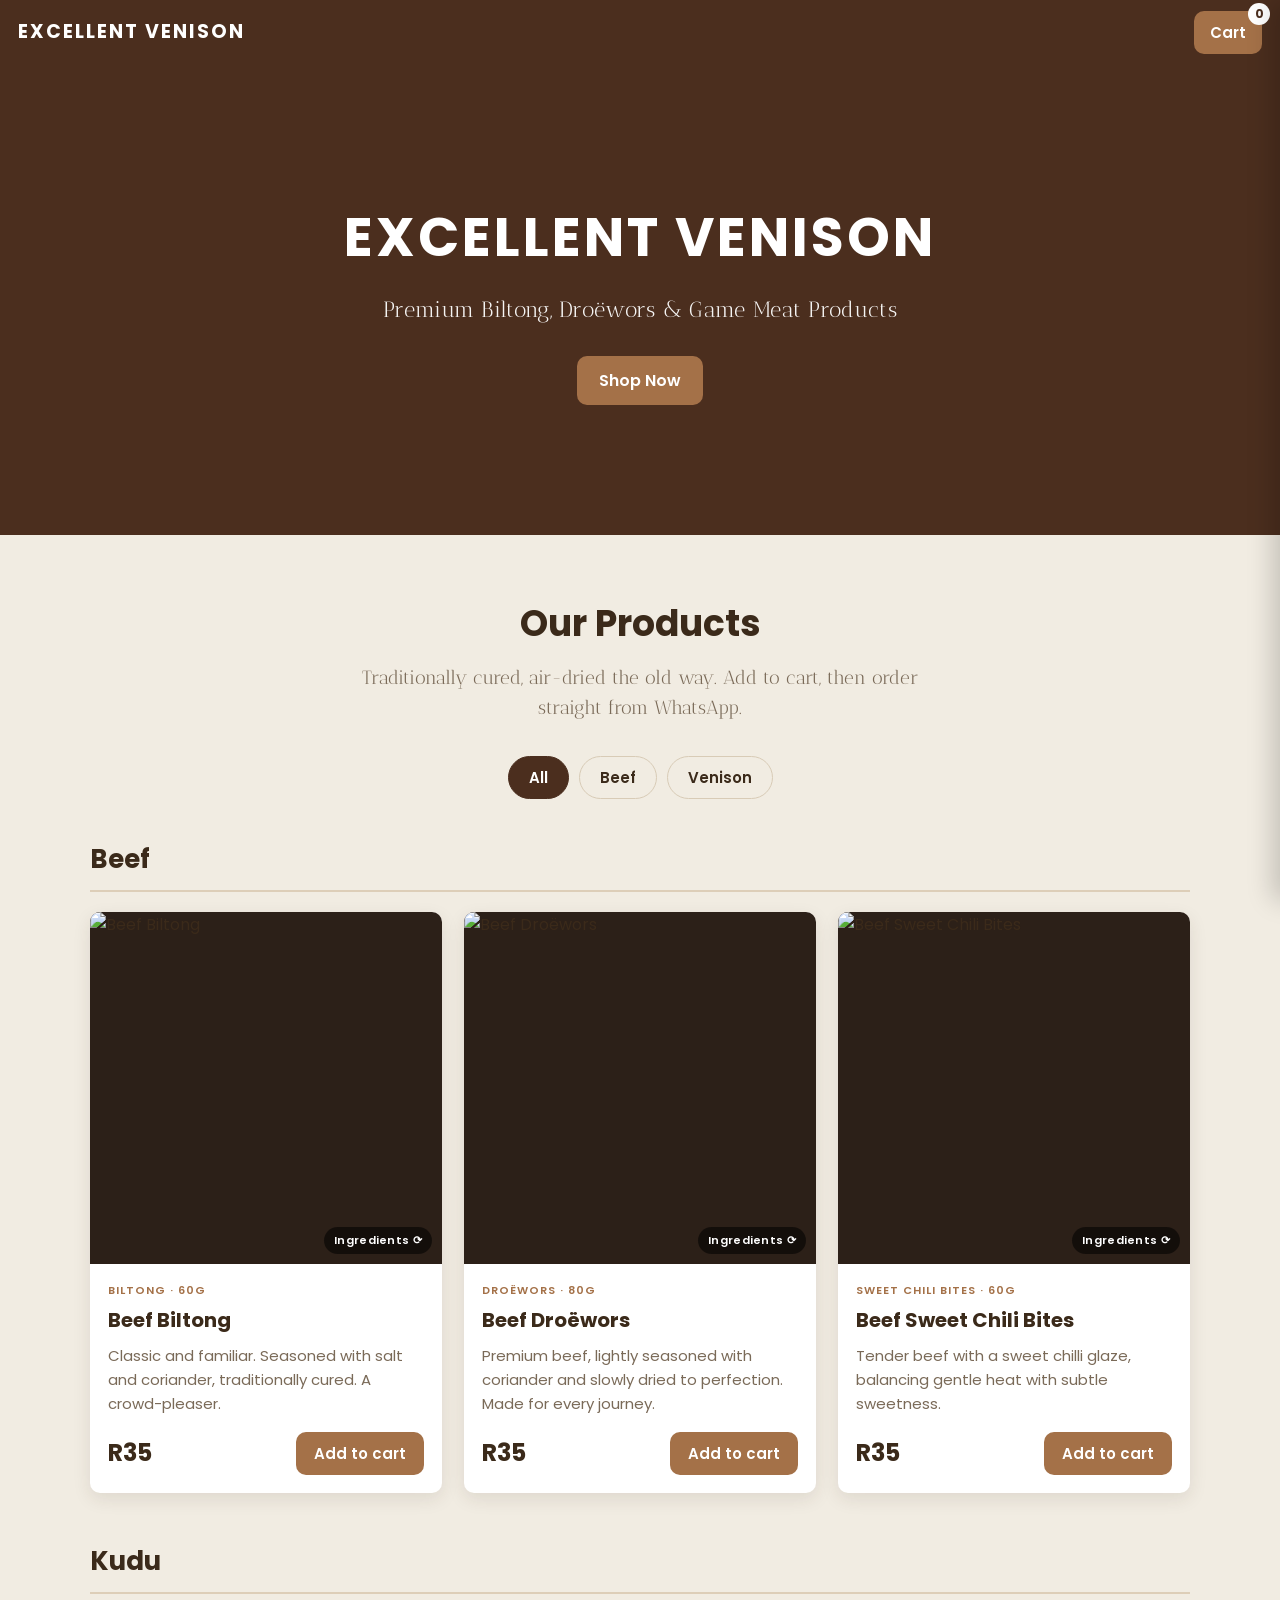
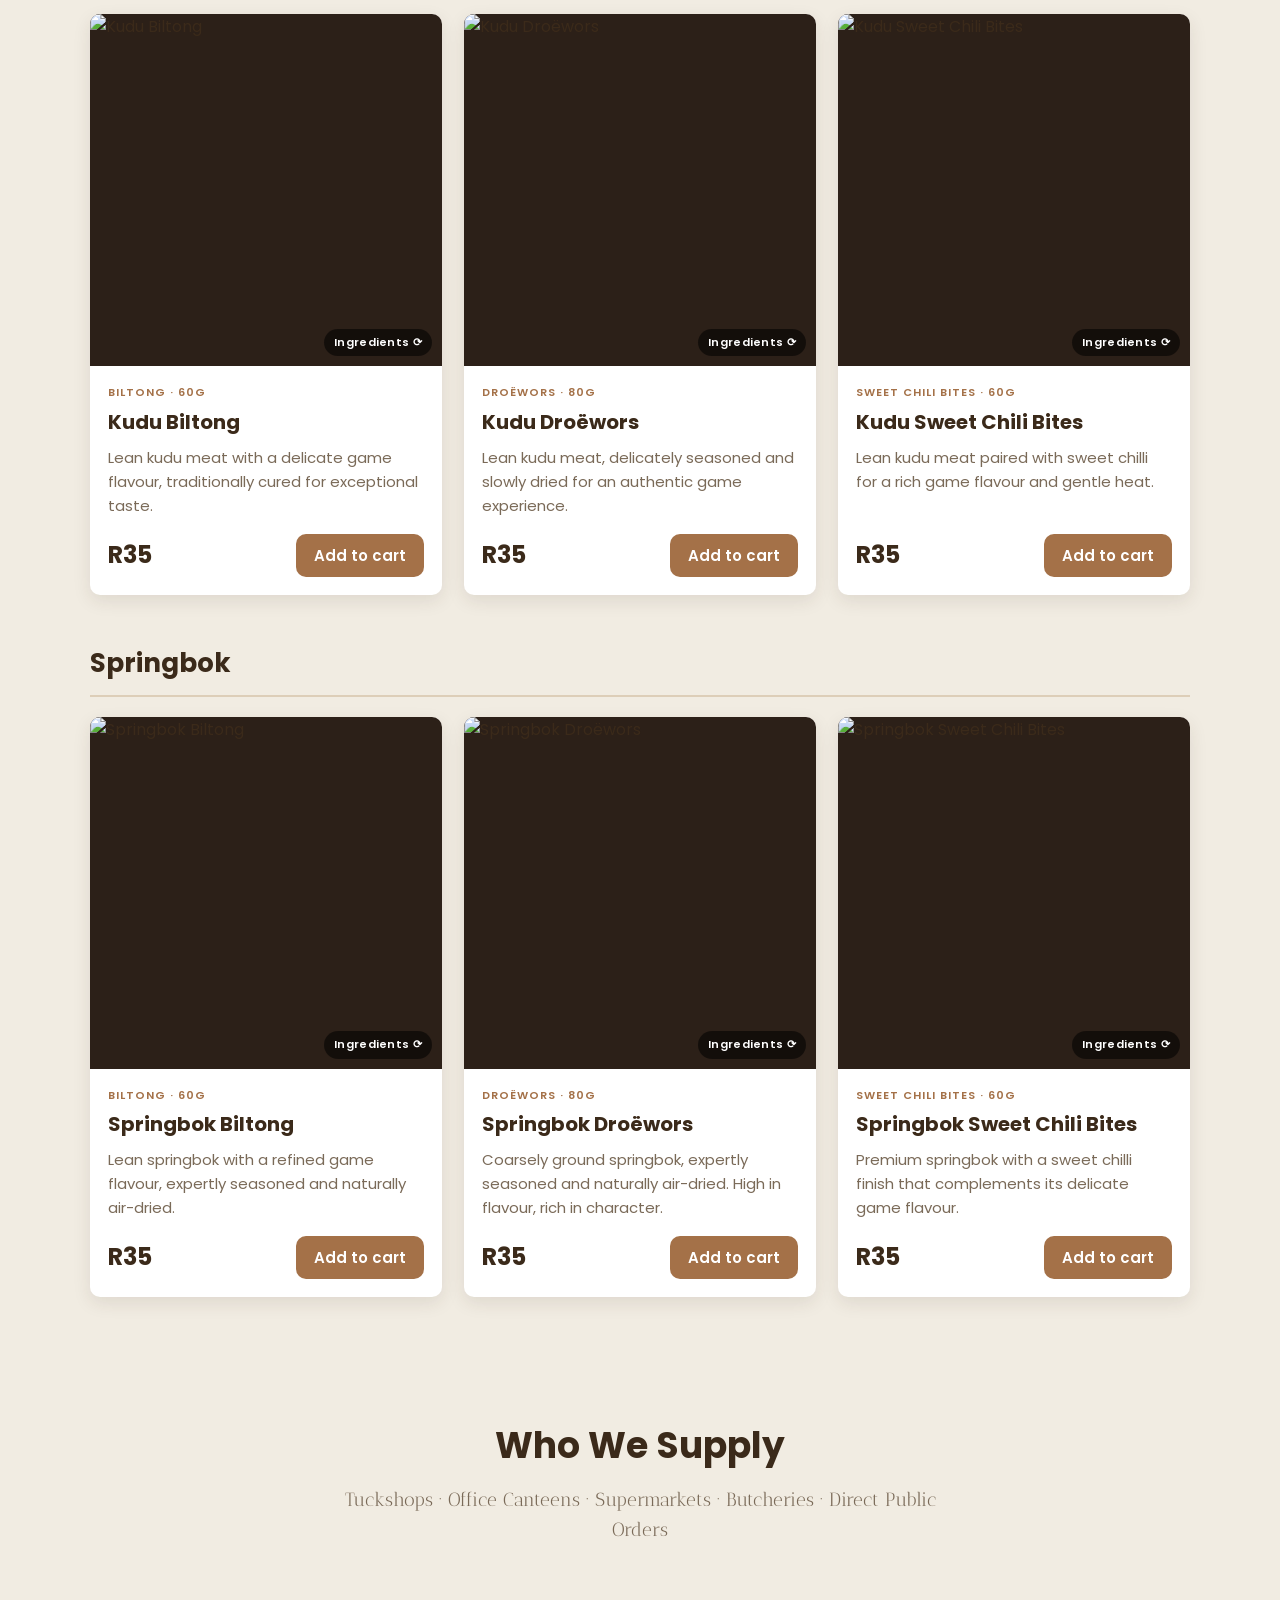
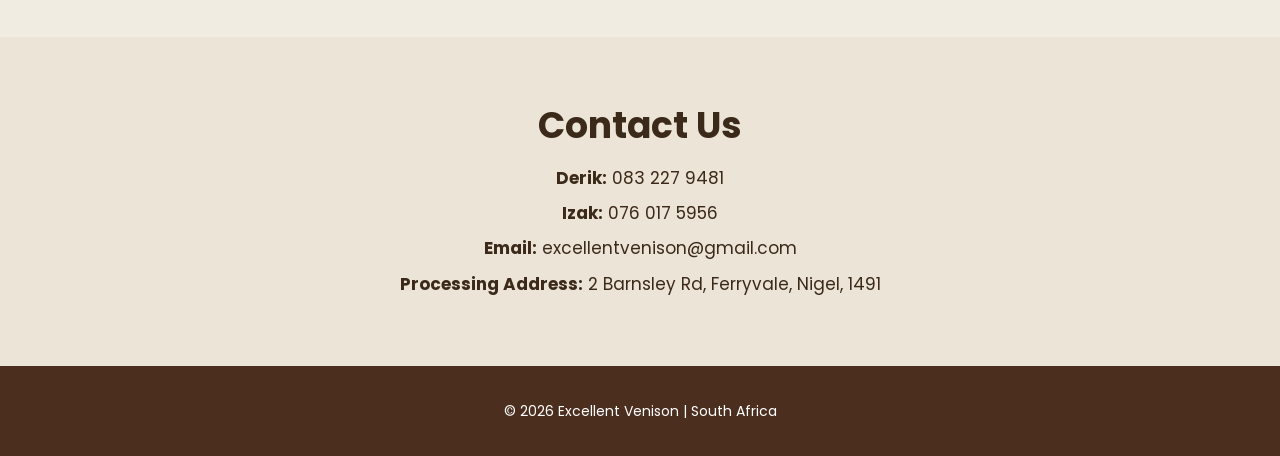
==== commit 58903172: "Match packaging type: Poppins + Antic Didone (Google Fonts)" ====
--- a/index.html
+++ b/index.html
@@ -8,7 +8,7 @@
 
   <link rel="preconnect" href="https://fonts.googleapis.com">
   <link rel="preconnect" href="https://fonts.gstatic.com" crossorigin>
-  <link href="https://fonts.googleapis.com/css2?family=Playfair+Display:wght@500;700&family=Open+Sans:wght@400;600&display=swap" rel="stylesheet">
+  <link href="https://fonts.googleapis.com/css2?family=Antic+Didone&family=Poppins:wght@400;500;600;700&display=swap" rel="stylesheet">
 
   <link rel="stylesheet" href="css/styles.css">
 </head>
--- a/css/styles.css
+++ b/css/styles.css
@@ -16,8 +16,11 @@
   --muted:        #7a6a58;
   --radius:       10px;
   --shadow:       0 6px 18px rgba(59, 42, 26, 0.10);
-  --display: 'Playfair Display', serif;
-  --body:    'Open Sans', sans-serif;
+  /* Type: Poppins is the clean sans (stand-in for the label's Jannah), and
+     Antic Didone is the elegant serif accent used on the packaging. */
+  --display: 'Poppins', sans-serif;
+  --body:    'Poppins', sans-serif;
+  --accent:  'Antic Didone', Georgia, serif;
   --header-h: 64px;
 }
 
@@ -41,8 +44,8 @@
   background: var(--brown); color: #fff;
 }
 .topbar__brand {
-  font-family: var(--display); font-size: 20px; font-weight: 700;
-  letter-spacing: .5px; color: #fff; text-decoration: none;
+  font-family: var(--display); font-size: 19px; font-weight: 700;
+  text-transform: uppercase; letter-spacing: 2px; color: #fff; text-decoration: none;
 }
 .cart-button {
   position: relative; display: inline-flex; align-items: center; gap: 8px;
@@ -70,8 +73,14 @@
   background-size: cover;
   color: #fff; text-align: center; padding: 90px 20px;
 }
-.hero h1 { font-size: 40px; letter-spacing: 1px; margin-bottom: 12px; }
-.hero p { font-size: 18px; margin: 0 0 28px; opacity: .95; }
+.hero h1 {
+  font-size: 40px; font-weight: 700; text-transform: uppercase;
+  letter-spacing: 3px; margin-bottom: 12px;
+}
+.hero p {
+  font-family: var(--accent); font-size: 22px; letter-spacing: .3px;
+  margin: 0 0 28px; opacity: .95;
+}
 
 /* ---- Buttons ---------------------------------------------------------- */
 .btn {
@@ -93,6 +102,7 @@
 .container { max-width: 1100px; margin: 0 auto; }
 .section h2 { font-size: 32px; text-align: center; margin-bottom: 10px; }
 .section__lead {
+  font-family: var(--accent); font-size: 19px;
   text-align: center; color: var(--muted);
   max-width: 620px; margin: 0 auto 32px;
 }
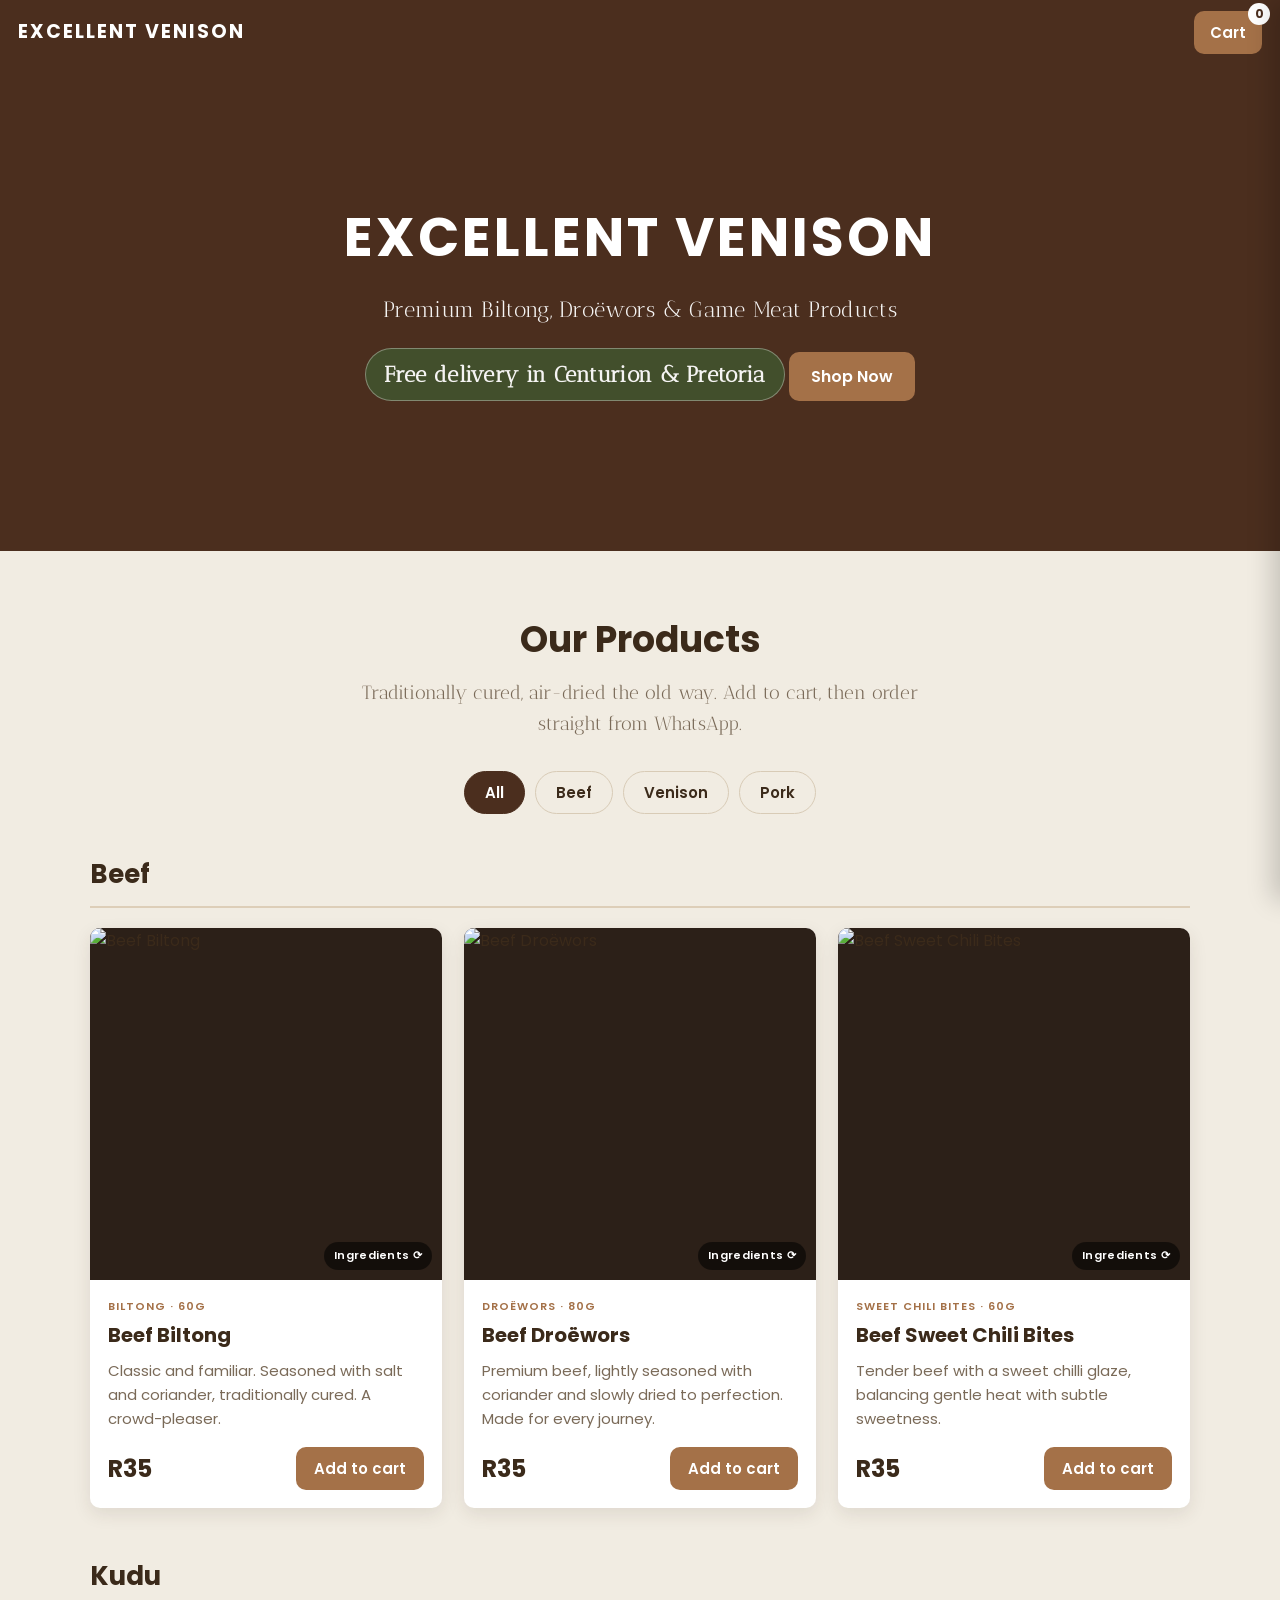
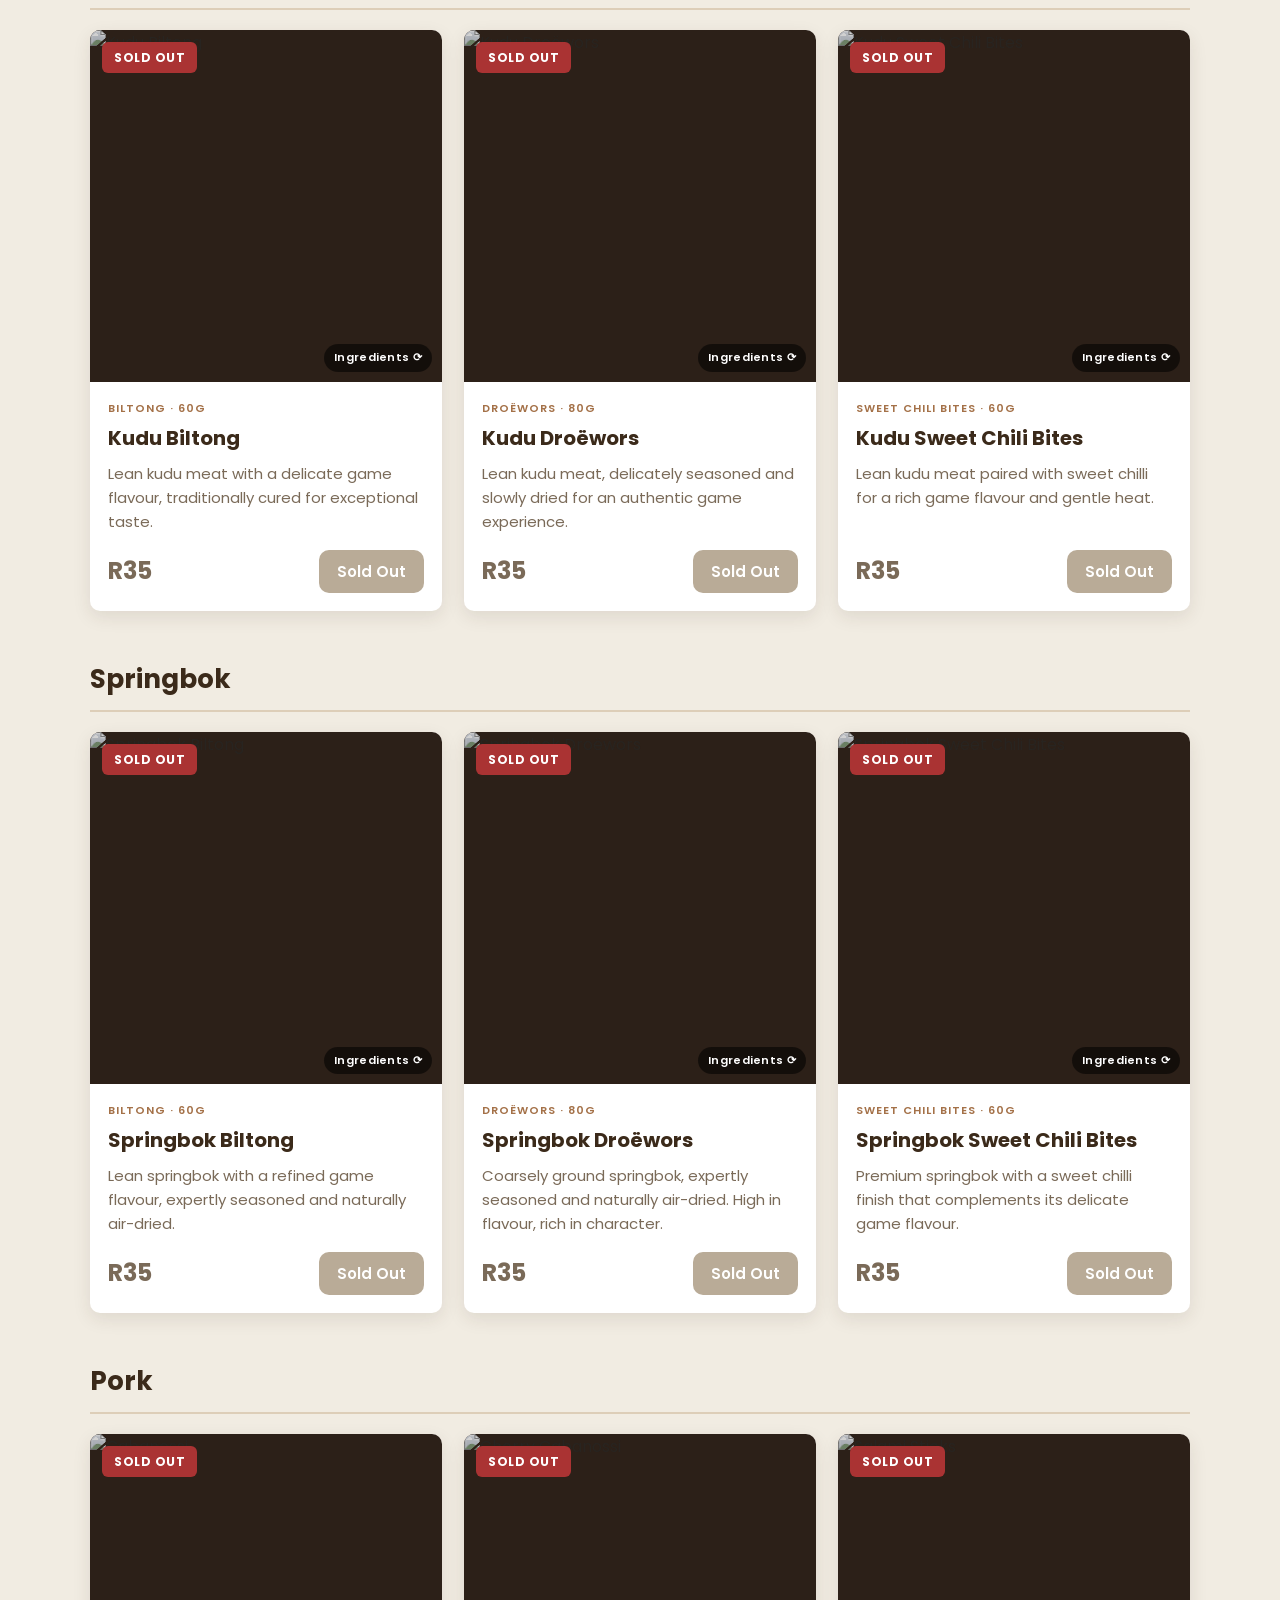
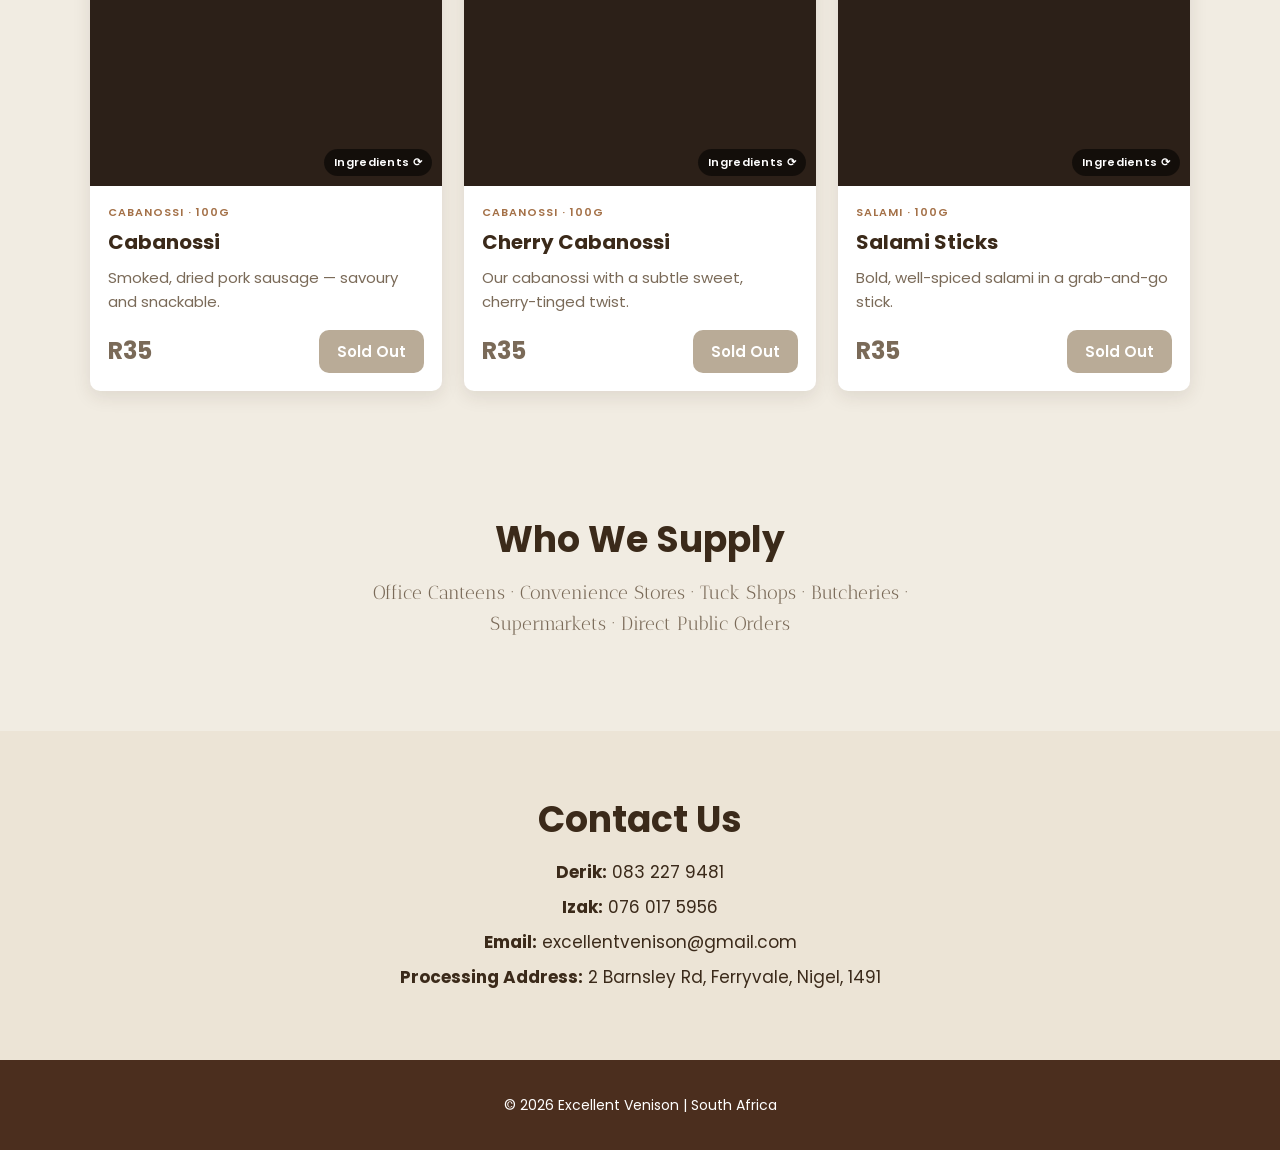
==== commit bab547a8: "Free delivery note; appealing flip copy (drop technical); reorder suppliers; add sold-out Pork/caban" ====
--- a/index.html
+++ b/index.html
@@ -27,6 +27,7 @@
   <header class="hero">
     <h1>Excellent Venison</h1>
     <p>Premium Biltong, Droëwors &amp; Game Meat Products</p>
+    <p class="hero__delivery" id="hero-delivery" hidden></p>
     <a href="#shop" class="btn">Shop Now</a>
   </header>
 
@@ -49,7 +50,7 @@
     <section class="section">
       <div class="container">
         <h2>Who We Supply</h2>
-        <p class="section__lead">Tuckshops · Office Canteens · Supermarkets · Butcheries · Direct Public Orders</p>
+        <p class="section__lead">Office Canteens · Convenience Stores · Tuck Shops · Butcheries · Supermarkets · Direct Public Orders</p>
       </div>
     </section>
 
--- a/css/styles.css
+++ b/css/styles.css
@@ -79,7 +79,13 @@
 }
 .hero p {
   font-family: var(--accent); font-size: 22px; letter-spacing: .3px;
-  margin: 0 0 28px; opacity: .95;
+  margin: 0 0 20px; opacity: .95;
+}
+.hero__delivery {
+  display: inline-block; font-family: var(--body); font-size: 14px; font-weight: 600;
+  letter-spacing: .3px; color: #fff; background: rgba(37,211,102,.22);
+  border: 1px solid rgba(255,255,255,.35); border-radius: 30px;
+  padding: 8px 18px; margin: 0 0 28px;
 }
 
 /* ---- Buttons ---------------------------------------------------------- */
@@ -159,9 +165,8 @@
   padding: 22px; display: flex; flex-direction: column; justify-content: center;
   text-align: left;
 }
-.flip__title { font-family: var(--display); font-size: 18px; color: #fff; margin: 0 0 10px; }
-.flip__ingredients { font-size: 14px; line-height: 1.5; margin: 0 0 12px; }
-.flip__allergens { font-size: 12px; opacity: .82; margin: 0; }
+.flip__title { font-family: var(--accent); font-size: 20px; color: #fff; margin: 0 0 12px; }
+.flip__text { font-size: 15px; line-height: 1.55; margin: 0; }
 .flip__hint {
   position: absolute; bottom: 10px; right: 10px; pointer-events: none;
   background: rgba(0,0,0,.55); color: #fff; font-size: 11px; font-weight: 600;
@@ -254,6 +259,10 @@
 .btn--whatsapp.is-disabled, .btn--whatsapp[disabled] { background: #cdbfa9; cursor: not-allowed; }
 .btn--whatsapp.is-disabled:hover, .btn--whatsapp[disabled]:hover { background: #cdbfa9; }
 .cart__minnote { margin: 10px 0 0; font-size: 13px; color: var(--muted); text-align: center; }
+.cart__delivery {
+  margin: 0 0 12px; font-size: 13px; font-weight: 600; text-align: center;
+  color: var(--wa-green-dark); background: #eaf7ef; border-radius: 8px; padding: 8px 10px;
+}
 .cart__confirm { text-align: center; }
 .cart__confirm-q { margin: 0 0 14px; font-weight: 600; color: var(--brown-deep); }
 .cart__confirm .btn--whatsapp { margin-bottom: 2px; }
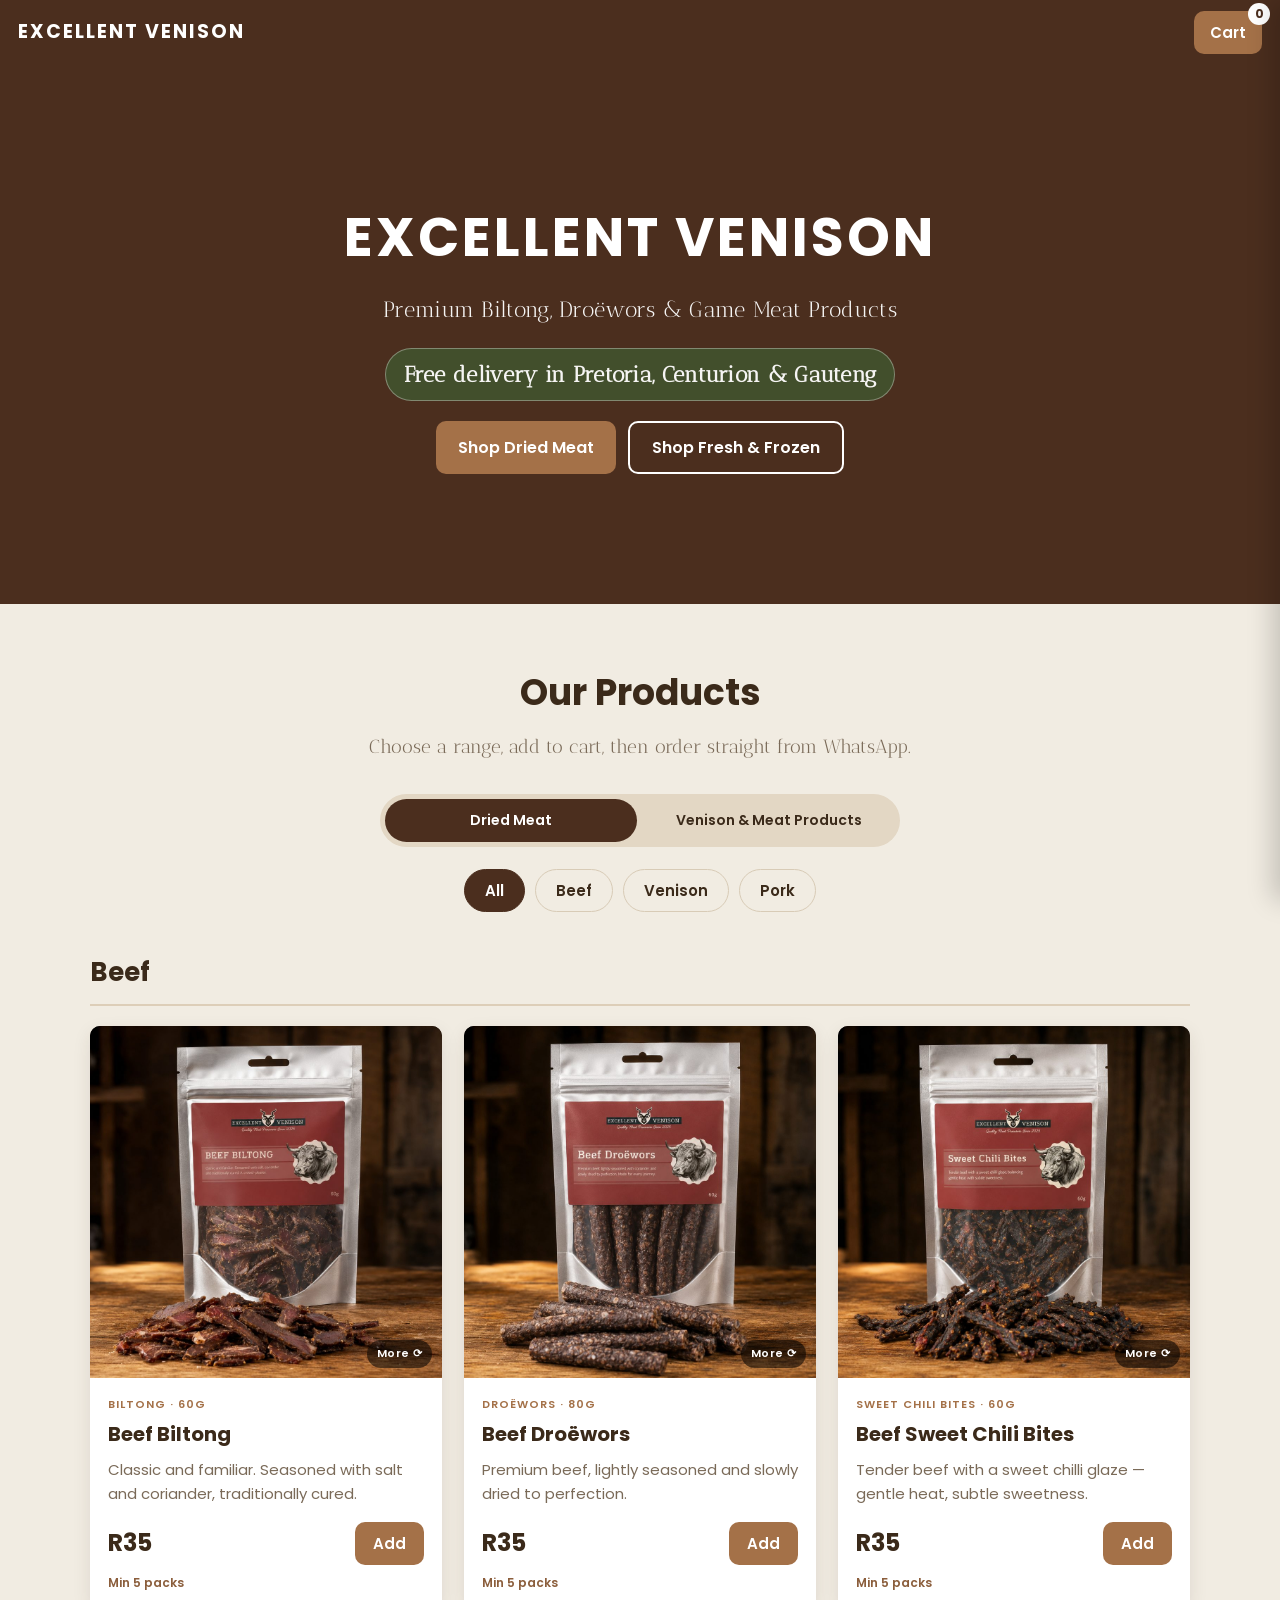
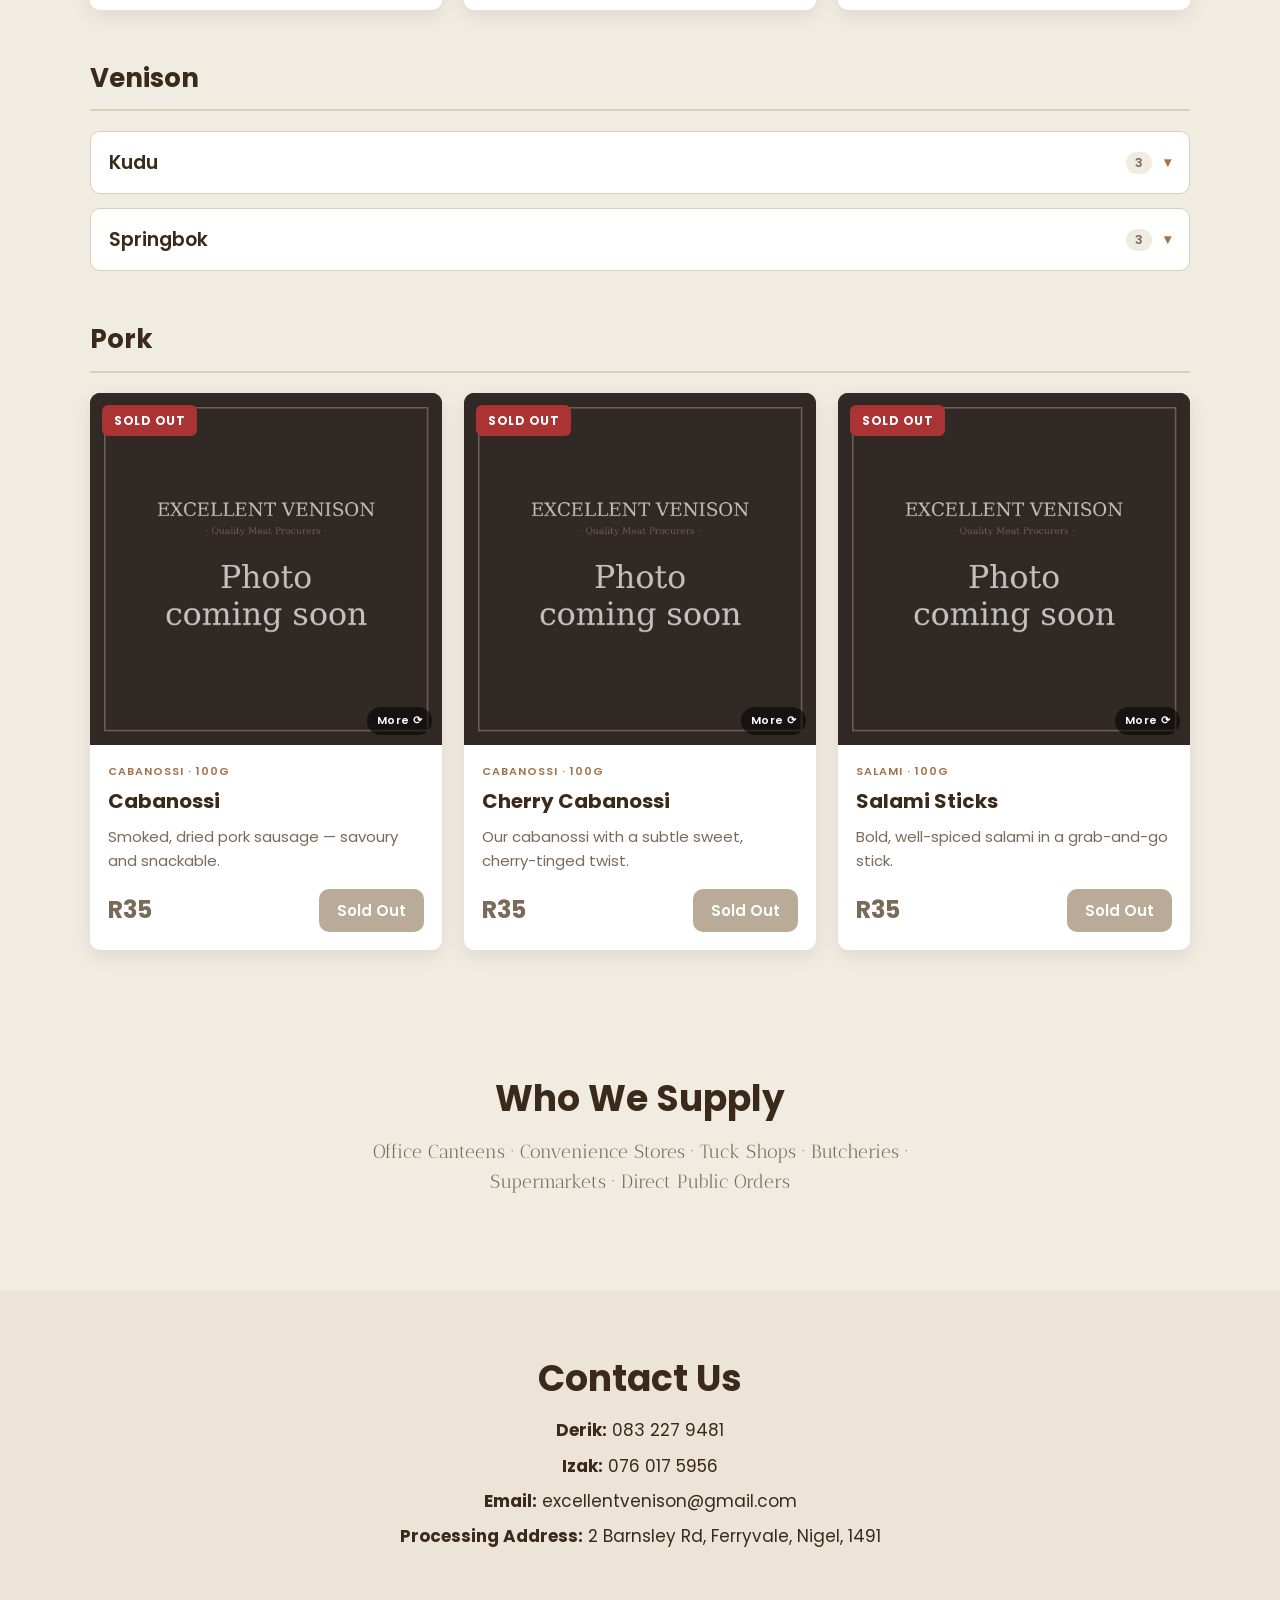
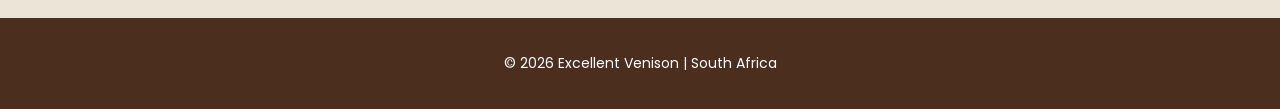
==== commit 9f1bcd9e: "Split shop into Dried vs Venison & Meat (fresh/frozen): range switcher, species accordions, per-rang" ====
--- a/index.html
+++ b/index.html
@@ -28,7 +28,10 @@
     <h1>Excellent Venison</h1>
     <p>Premium Biltong, Droëwors &amp; Game Meat Products</p>
     <p class="hero__delivery" id="hero-delivery" hidden></p>
-    <a href="#shop" class="btn">Shop Now</a>
+    <div class="hero__cta">
+      <a href="#shop" class="btn" data-shop-range="dried">Shop Dried Meat</a>
+      <a href="#shop" class="btn btn--outline" data-shop-range="fresh">Shop Fresh &amp; Frozen</a>
+    </div>
   </header>
 
   <main>
@@ -36,9 +39,12 @@
     <section class="section" id="shop">
       <div class="container">
         <h2>Our Products</h2>
-        <p class="section__lead">Traditionally cured, air-dried the old way. Add to cart, then order straight from WhatsApp.</p>
+        <p class="section__lead">Choose a range, add to cart, then order straight from WhatsApp.</p>
 
-        <!-- Filter tabs build themselves from your product categories -->
+        <!-- Range switcher: Dried Meat vs Fresh & Frozen (built from CONFIG.ranges) -->
+        <div class="rangeswitch" id="range-switch"></div>
+
+        <!-- Category tabs build themselves from the products in the active range -->
         <div class="filters" id="filters"></div>
 
         <!-- Product groups injected here -->
--- a/css/styles.css
+++ b/css/styles.css
@@ -278,6 +278,55 @@
 }
 .toast.is-visible { opacity: 1; visibility: visible; transform: translateX(-50%) translateY(0); }
 
+/* ---- Hero CTA buttons ------------------------------------------------- */
+.hero__cta { display: flex; gap: 12px; justify-content: center; flex-wrap: wrap; }
+.btn--outline { background: transparent; border: 2px solid #fff; }
+.btn--outline:hover { background: rgba(255,255,255,.15); }
+
+/* ---- Range switcher --------------------------------------------------- */
+.rangeswitch {
+  display: flex; gap: 6px; max-width: 520px; margin: 0 auto 22px;
+  background: #e3d7c4; border-radius: 999px; padding: 5px;
+}
+.rangeswitch__btn {
+  flex: 1; border: none; cursor: pointer; border-radius: 999px;
+  padding: 11px 14px; font-family: var(--body); font-weight: 600; font-size: 14px;
+  background: transparent; color: var(--brown-deep); transition: background .2s, color .2s;
+}
+.rangeswitch__btn.is-active { background: var(--brown); color: #fff; }
+
+/* ---- Species accordion ------------------------------------------------ */
+.accordion { border: 1px solid #ddceb8; border-radius: var(--radius); margin-bottom: 14px; overflow: hidden; background: #fff; }
+.accordion__head {
+  width: 100%; display: flex; align-items: center; gap: 12px; cursor: pointer;
+  background: transparent; border: none; padding: 16px 18px;
+  font-family: var(--display); font-size: 19px; font-weight: 600; color: var(--brown-deep); text-align: left;
+}
+.accordion__head:hover { background: #faf6ee; }
+.accordion__count {
+  margin-left: auto; font-family: var(--body); font-size: 12px; font-weight: 600;
+  color: var(--muted); background: #f1ece2; border-radius: 999px; padding: 2px 9px;
+}
+.accordion__chev { transition: transform .3s; color: var(--leather); font-size: 14px; }
+.accordion__head.is-open .accordion__chev { transform: rotate(180deg); }
+.accordion__panel { display: grid; grid-template-rows: 0fr; transition: grid-template-rows .35s ease; }
+.accordion__panel.is-open { grid-template-rows: 1fr; }
+.accordion__inner { overflow: hidden; }
+.accordion__inner .product-grid { padding: 4px 16px 18px; }
+
+/* ---- Product min-qty note + empty state ------------------------------- */
+.product__min { margin: 8px 0 0; font-size: 12px; font-weight: 600; color: var(--leather-dark); }
+.shop__empty { text-align: center; color: var(--muted); padding: 30px 0; }
+
+/* ---- Cart sections / subtotals ---------------------------------------- */
+.cart__section {
+  font-family: var(--body); text-transform: uppercase; letter-spacing: 1px;
+  font-size: 11px; font-weight: 700; color: var(--leather);
+  margin: 14px 0 2px; padding-top: 10px; border-top: 1px solid #eee5d7;
+}
+.cart-body > .cart__section:first-child { border-top: none; padding-top: 0; margin-top: 0; }
+.cart__subrow { display: flex; justify-content: space-between; font-size: 14px; color: var(--muted); margin-bottom: 4px; }
+
 /* ---- Larger screens --------------------------------------------------- */
 @media (min-width: 600px) {
   .hero { padding: 130px 20px; }
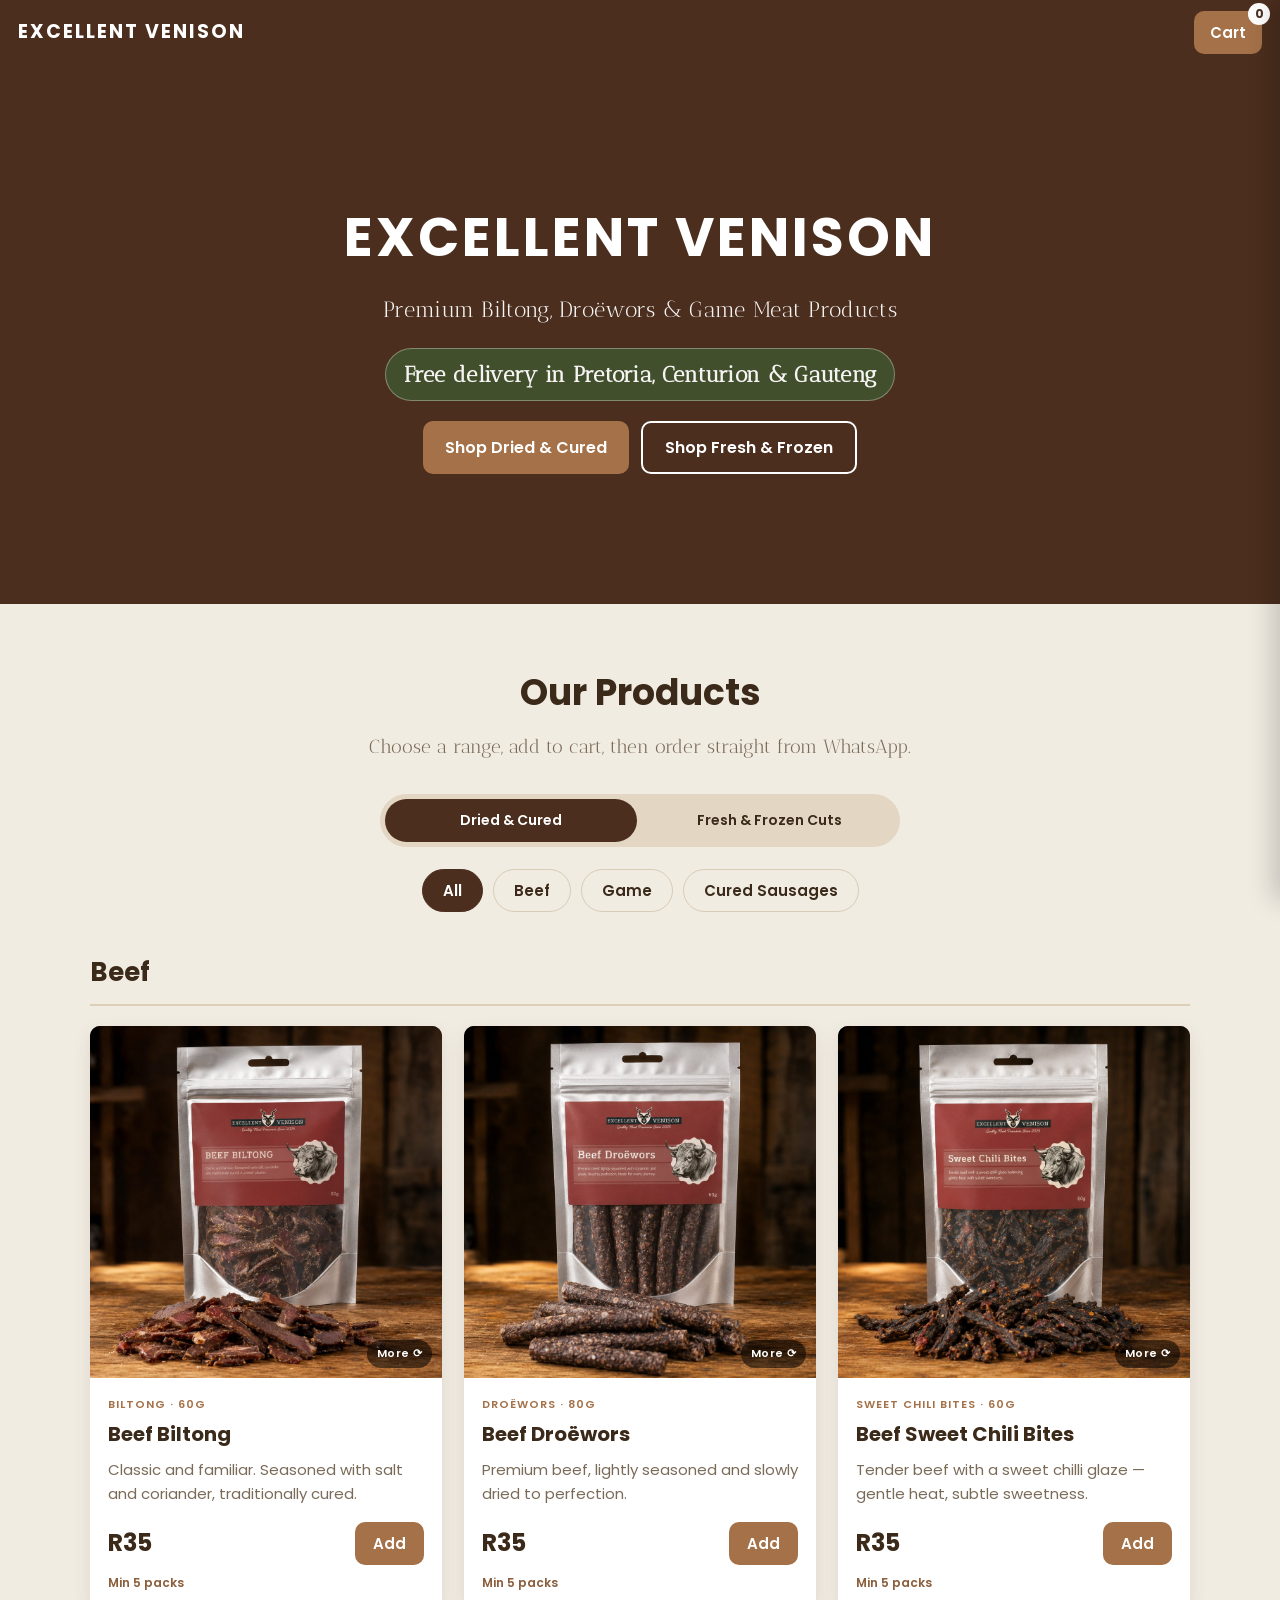
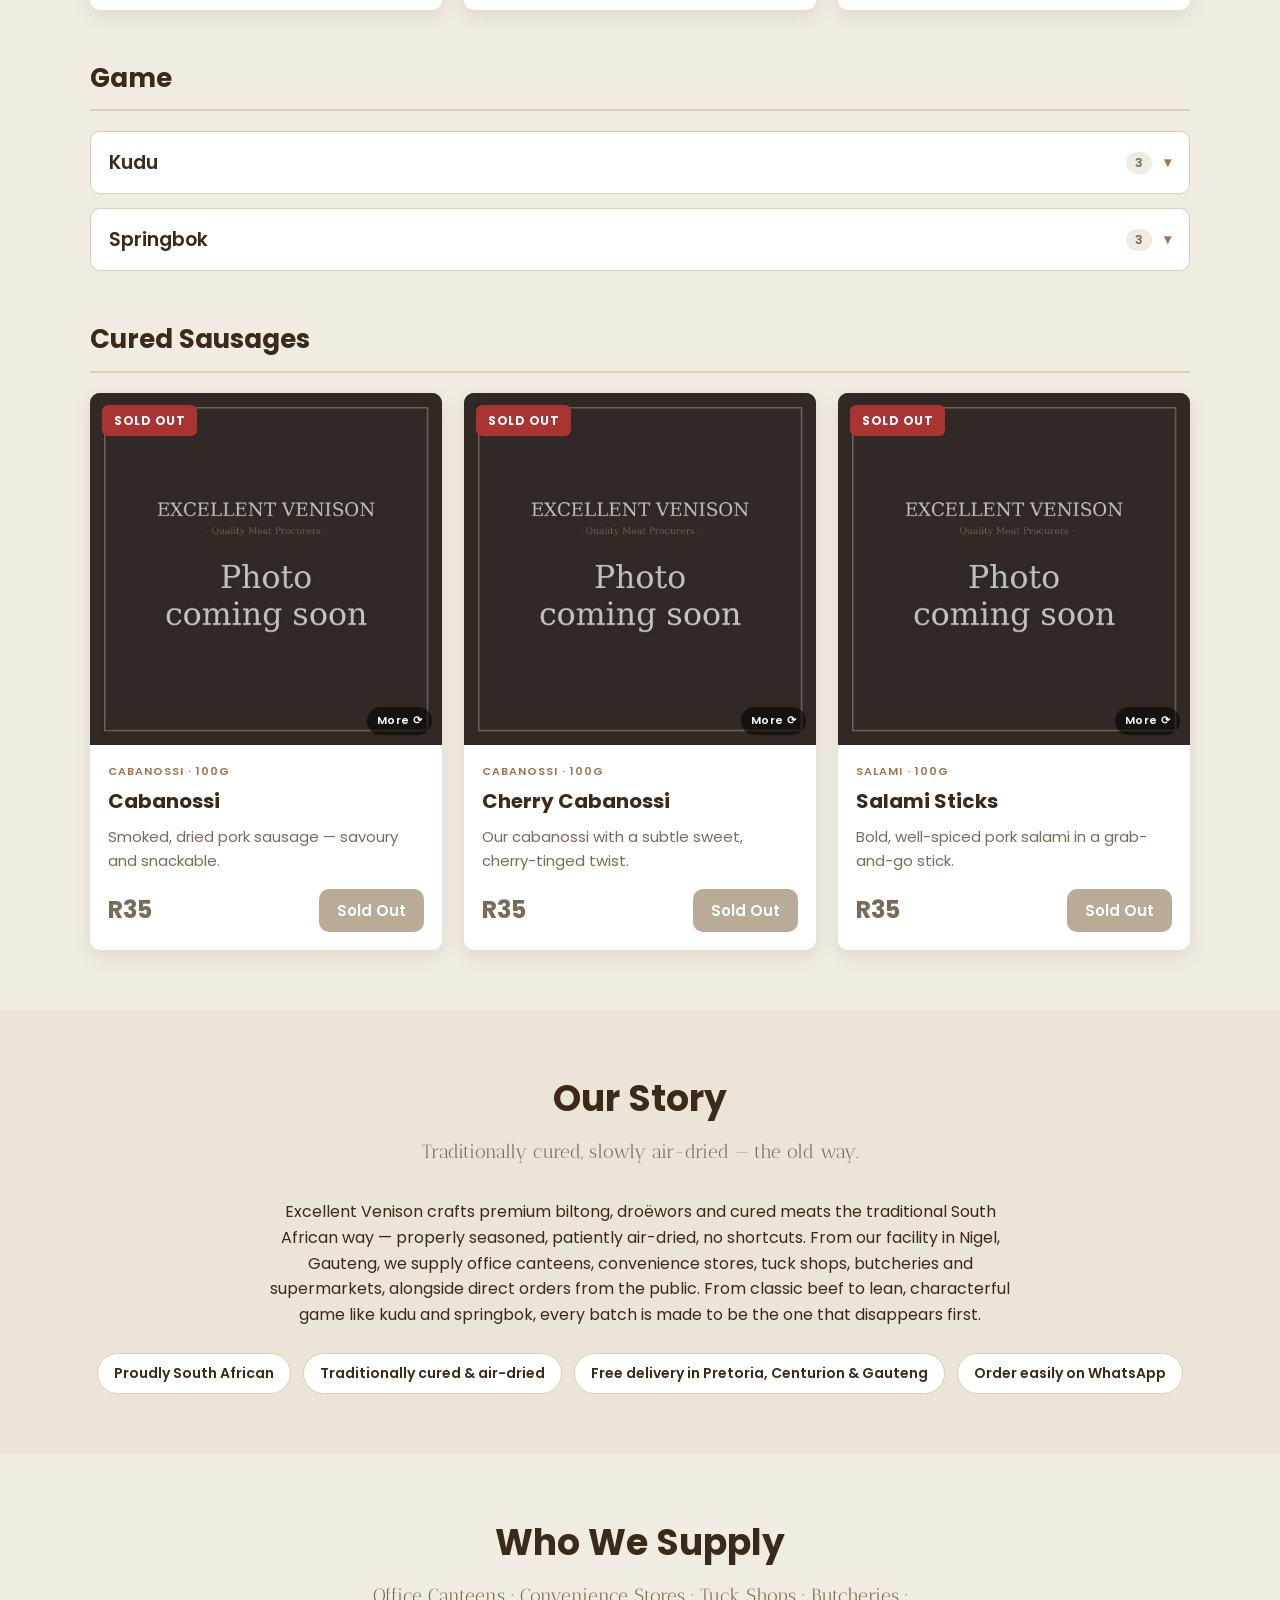
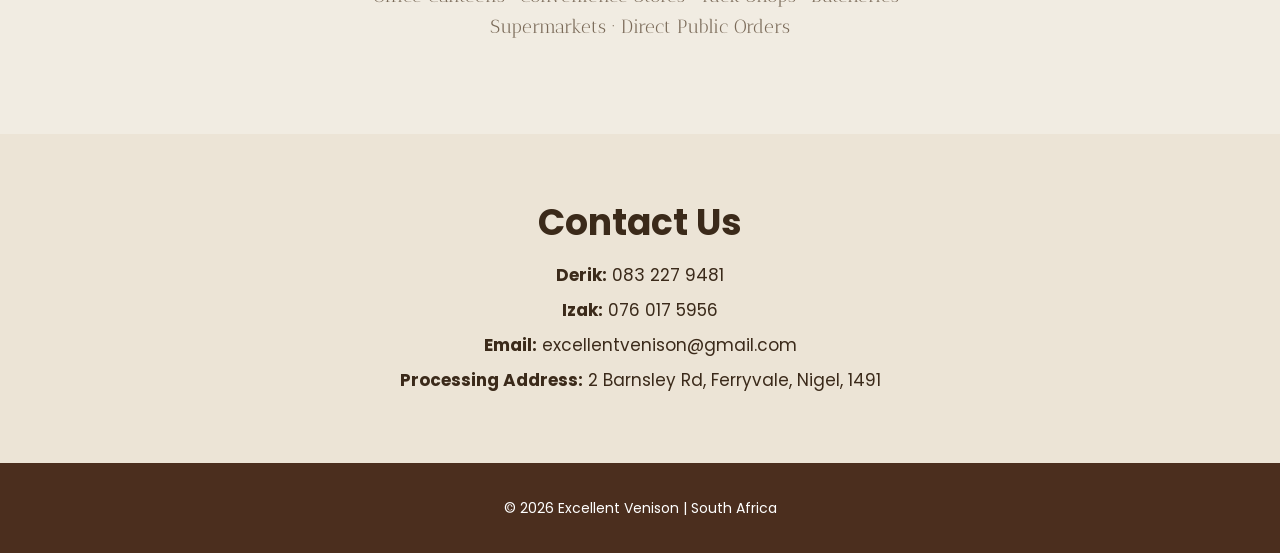
==== commit 5d9d7a95: "Pro pass: rename ranges (Dried & Cured / Fresh & Frozen Cuts), Venison->Game, drop Pork tab (Cured S" ====
--- a/index.html
+++ b/index.html
@@ -3,8 +3,21 @@
 <head>
   <meta charset="UTF-8">
   <meta name="viewport" content="width=device-width, initial-scale=1.0">
-  <title>Excellent Venison — Premium Biltong, Droëwors & Game Meat</title>
-  <meta name="description" content="Premium South African biltong, droëwors and sweet chili bites — beef and game. Order directly on WhatsApp.">
+  <title>Excellent Venison — Premium Biltong, Droëwors & Game | Nigel, Gauteng</title>
+  <meta name="description" content="Premium South African biltong, droëwors and cured meats — beef and game (kudu, springbok). Free delivery in Pretoria, Centurion & Gauteng. Order easily on WhatsApp.">
+  <meta name="theme-color" content="#4b2e1e">
+
+  <!-- Favicon -->
+  <link rel="icon" href="favicon.ico" sizes="any">
+  <link rel="icon" type="image/png" href="favicon.png">
+  <link rel="apple-touch-icon" href="apple-touch-icon.png">
+
+  <!-- Social sharing preview -->
+  <meta property="og:type" content="website">
+  <meta property="og:title" content="Excellent Venison — Premium Biltong, Droëwors & Game">
+  <meta property="og:description" content="Traditionally cured beef & game biltong, droëwors and more. Free delivery in Pretoria, Centurion & Gauteng. Order on WhatsApp.">
+  <meta property="og:image" content="images/products/beef-biltong.jpg">
+  <meta name="twitter:card" content="summary_large_image">
 
   <link rel="preconnect" href="https://fonts.googleapis.com">
   <link rel="preconnect" href="https://fonts.gstatic.com" crossorigin>
@@ -29,7 +42,7 @@
     <p>Premium Biltong, Droëwors &amp; Game Meat Products</p>
     <p class="hero__delivery" id="hero-delivery" hidden></p>
     <div class="hero__cta">
-      <a href="#shop" class="btn" data-shop-range="dried">Shop Dried Meat</a>
+      <a href="#shop" class="btn" data-shop-range="dried">Shop Dried &amp; Cured</a>
       <a href="#shop" class="btn btn--outline" data-shop-range="fresh">Shop Fresh &amp; Frozen</a>
     </div>
   </header>
@@ -49,6 +62,29 @@
 
         <!-- Product groups injected here -->
         <div id="product-grid"></div>
+      </div>
+    </section>
+
+    <!-- Our story -->
+    <section class="section section--tint" id="about">
+      <div class="container">
+        <h2>Our Story</h2>
+        <p class="section__lead">Traditionally cured, slowly air-dried — the old way.</p>
+        <p class="about-text">
+          Excellent Venison crafts premium biltong, droëwors and cured meats the
+          traditional South African way — properly seasoned, patiently air-dried,
+          no shortcuts. From our facility in Nigel, Gauteng, we supply office
+          canteens, convenience stores, tuck shops, butcheries and supermarkets,
+          alongside direct orders from the public. From classic beef to lean,
+          characterful game like kudu and springbok, every batch is made to be the
+          one that disappears first.
+        </p>
+        <ul class="trust">
+          <li>Proudly South African</li>
+          <li>Traditionally cured &amp; air-dried</li>
+          <li>Free delivery in Pretoria, Centurion &amp; Gauteng</li>
+          <li>Order easily on WhatsApp</li>
+        </ul>
       </div>
     </section>
 
--- a/css/styles.css
+++ b/css/styles.css
@@ -112,6 +112,18 @@
   text-align: center; color: var(--muted);
   max-width: 620px; margin: 0 auto 32px;
 }
+.about-text {
+  max-width: 760px; margin: 0 auto 26px; text-align: center;
+  font-size: 16px; color: var(--text);
+}
+.trust {
+  list-style: none; padding: 0; margin: 0;
+  display: flex; flex-wrap: wrap; gap: 12px; justify-content: center;
+}
+.trust li {
+  background: #fff; border: 1px solid #ddceb8; border-radius: 999px;
+  padding: 8px 16px; font-size: 14px; font-weight: 600; color: var(--brown-deep);
+}
 
 /* ---- Filter tabs ------------------------------------------------------ */
 .filters {
